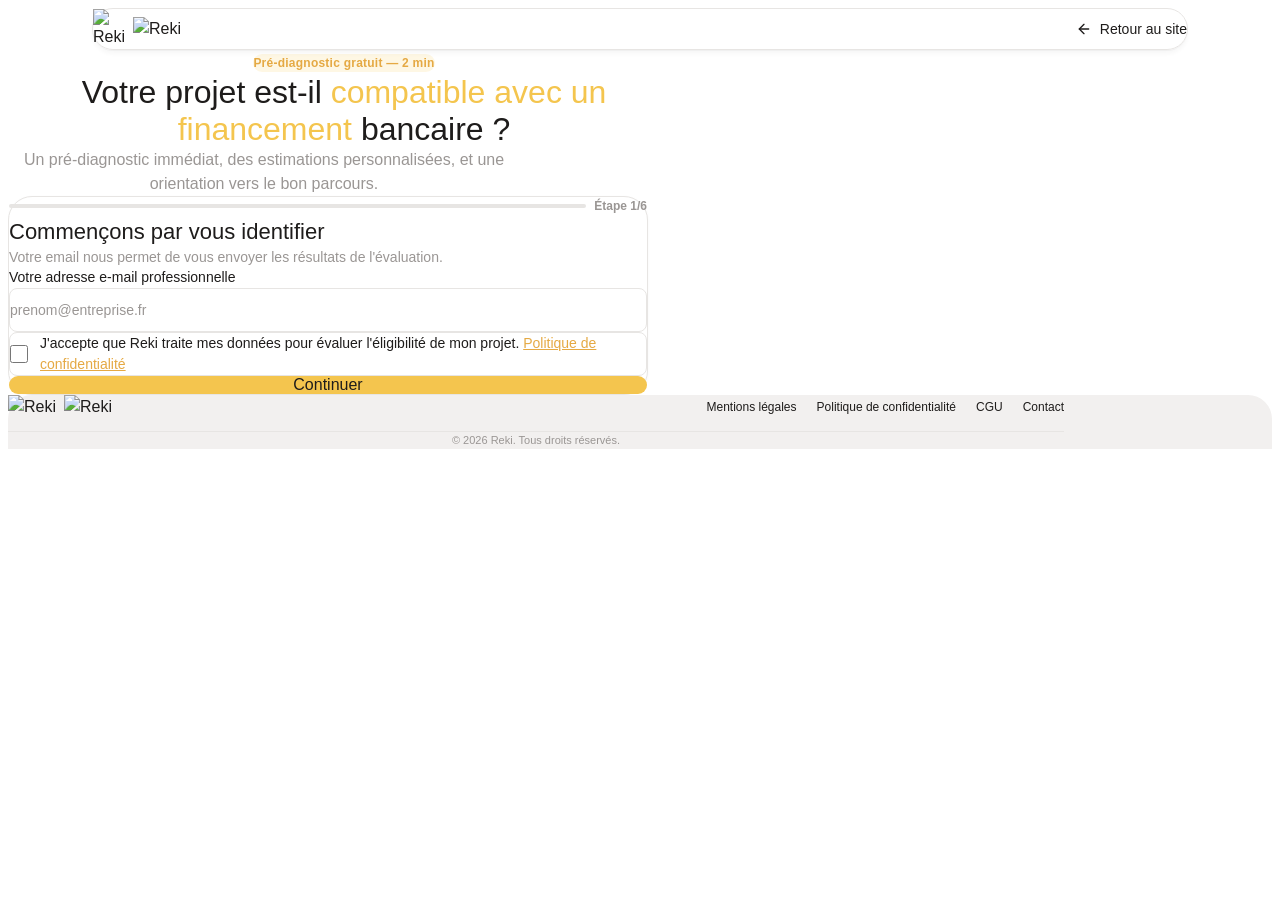
==== index.html @ d7cd37b1 "Deploy formulaire PretPro v1.0" ====
<!DOCTYPE html>
<html lang="fr">
<head>
  <meta charset="UTF-8">
  <meta name="viewport" content="width=device-width, initial-scale=1">
  <title>PretPro — Formulaire de préqualification</title>
  <link rel="stylesheet" href="form.css">
</head>
<body>
  <div id="pp-form"></div>
  <script src="form.js"></script>
</body>
</html>
---- form.css ----
/* =========================================================
   PretPro — Formulaire de prequalification (Webflow Embed)
   Tous les styles sont prefixes pp- et scopes a #pp-form
   ========================================================= */

/* Fonts */
@font-face { font-family:'Inter'; src:url('https://cdn.prod.website-files.com/66e83aa7dfde79e2181aec17/66e83aa7dfde79e2181aec2d_inter-regular-webfont.woff2') format('woff2'); font-weight:400; font-style:normal; font-display:swap; }
@font-face { font-family:'Inter'; src:url('https://cdn.prod.website-files.com/66e83aa7dfde79e2181aec17/66e83aa7dfde79e2181aec35_inter-medium-webfont.woff2') format('woff2'); font-weight:500; font-style:normal; font-display:swap; }
@font-face { font-family:'Inter'; src:url('https://cdn.prod.website-files.com/66e83aa7dfde79e2181aec17/695f69045fca01e15ba31a6c_Inter%20SemiBold.woff2') format('woff2'); font-weight:600; font-style:normal; font-display:swap; }
@font-face { font-family:'Inter'; src:url('https://cdn.prod.website-files.com/66e83aa7dfde79e2181aec17/695f69048d54a3d79062d279_Inter%20Bold.woff2') format('woff2'); font-weight:700; font-style:normal; font-display:swap; }
@font-face { font-family:'Aeonik'; src:url('https://cdn.prod.website-files.com/66e83aa7dfde79e2181aec17/66e83aa7dfde79e2181aec2e_aeonik-medium-webfont.woff2') format('woff2'); font-weight:500; font-style:normal; font-display:swap; }

/* CSS Variables — scoped to #pp-form */
#pp-form {
  --pp-yellow-900: #e5a943;
  --pp-yellow-800: #f4c54e;
  --pp-yellow-tag-bg: #f4c54e26;
  --pp-white: #ffffff;
  --pp-neutral-000: #faf9f8;
  --pp-neutral-100: #f2f0ef;
  --pp-neutral-200: #e7e5e3;
  --pp-neutral-500: #9a9694;
  --pp-neutral-900: #1e1c1b;
  --pp-focus-ring: #4d65ff;
  --pp-hover-gold: #c29116;
  --pp-success: #12b76a;
  --pp-warning: #f08c00;
  --pp-error: #e53e3e;
  --pp-font-primary: 'Inter', Arial, sans-serif;
  --pp-font-heading: 'Aeonik', sans-serif;
  --pp-radius-pill: 150px;
  --pp-radius-button: 60px;
  --pp-radius-card: 8px;
  --pp-radius-wrapper: 24px;
}

/* =========================================================
   RESET — scoped to #pp-form
   ========================================================= */
#pp-form, #pp-form *, #pp-form *::before, #pp-form *::after {
  box-sizing: border-box; margin: 0; padding: 0;
}
#pp-form {
  font-family: var(--pp-font-primary);
  font-size: 16px; font-weight: 400; line-height: 1.5;
  color: var(--pp-neutral-900); background: var(--pp-white);
  -webkit-font-smoothing: antialiased; -moz-osx-font-smoothing: grayscale;
  max-width: 100%; overflow: hidden;
}
#pp-form a { color: inherit; text-decoration: none; }
#pp-form img { max-width: 100%; height: auto; display: block; }
#pp-form *:focus-visible { outline: 2px solid var(--pp-focus-ring); outline-offset: 2px; }

/* =========================================================
   NAVBAR
   ========================================================= */
.pp-navbar { position: relative; display: flex; align-items: center; justify-content: center; padding: 0.75rem 1rem; }
.pp-navbar-inner { display: flex; align-items: center; justify-content: space-between; width: 100%; max-width: 68.5rem; padding: 0.5rem 1.5rem; border-radius: 50px; background: rgba(255,255,255,0.85); backdrop-filter: blur(12.5px); -webkit-backdrop-filter: blur(12.5px); border: 1px solid var(--pp-neutral-200); box-shadow: 0 4px 4px rgba(0,0,0,0.03), 0 1px 1px rgba(0,0,0,0.04); }
.pp-navbar-logo { display: flex; align-items: center; gap: 0.5rem; }
.pp-navbar-logo .pp-logo-icon { height: 32px; width: 32px; }
.pp-navbar-logo .pp-logo-text { height: 22px; }
.pp-navbar-back { display: inline-flex; align-items: center; gap: 0.5rem; font-size: 14px; font-weight: 500; color: var(--pp-neutral-500); transition: color 0.2s; }
.pp-navbar-back:hover { color: var(--pp-yellow-900); }
.pp-navbar-back svg { width: 16px; height: 16px; }

/* =========================================================
   HERO
   ========================================================= */
.pp-hero { padding: 2rem 0 1.5rem; background: var(--pp-white); }
.pp-hero-inner { max-width: 42rem; margin: 0 auto; padding: 0 1.5rem; text-align: center; }
.pp-hero-tag { display: inline-block; background: var(--pp-yellow-tag-bg); color: var(--pp-yellow-900); font-size: 12px; font-weight: 700; padding: 0.35rem 1rem; border-radius: var(--pp-radius-pill); margin-bottom: 1rem; letter-spacing: 0.02em; }
.pp-hero h1 { font-family: var(--pp-font-heading); font-size: clamp(24px, 5vw, 32px); font-weight: 500; line-height: 1.15; color: var(--pp-neutral-900); margin-bottom: 0.75rem; }
.pp-hero h1 .pp-brand-text { color: var(--pp-yellow-800); }
.pp-hero p { font-size: 16px; color: var(--pp-neutral-500); line-height: 1.5; max-width: 32rem; margin: 0 auto; }

/* =========================================================
   FORM CARD
   ========================================================= */
.pp-form-section { padding: 0.5rem 1.5rem 2rem; }
.pp-form-card { max-width: 40rem; margin: 0 auto; background: var(--pp-white); border: 1px solid var(--pp-neutral-200); border-radius: var(--pp-radius-wrapper); padding: 2rem 2rem; box-shadow: 0 1px 3px rgba(0,0,0,0.04); }

/* Progress */
.pp-progress { display: flex; align-items: center; gap: 0.5rem; margin-bottom: 1.5rem; }
.pp-progress-bar { flex: 1; height: 4px; background: var(--pp-neutral-200); border-radius: 4px; overflow: hidden; }
.pp-progress-fill { height: 100%; background: var(--pp-yellow-800); border-radius: 4px; transition: width 0.4s ease; width: 0%; }
.pp-progress-label { font-size: 12px; font-weight: 600; color: var(--pp-neutral-500); white-space: nowrap; }

/* Steps */
.pp-step { display: none; animation: pp-fadeInUp 0.35s ease; }
.pp-step.pp-active { display: block; }
@keyframes pp-fadeInUp { from { opacity: 0; transform: translateY(12px); } to { opacity: 1; transform: translateY(0); } }

.pp-step-title { font-family: var(--pp-font-heading); font-size: 22px; font-weight: 500; color: var(--pp-neutral-900); margin-bottom: 0.25rem; }
.pp-step-subtitle { font-size: 14px; color: var(--pp-neutral-500); margin-bottom: 1.25rem; line-height: 1.4; }

/* =========================================================
   FORM FIELDS
   ========================================================= */
.pp-field { margin-bottom: 1.1rem; }
.pp-field label { display: block; font-size: 14px; font-weight: 500; color: var(--pp-neutral-900); margin-bottom: 0.35rem; }
.pp-field .pp-hint { display: block; font-size: 12px; color: var(--pp-neutral-500); margin-bottom: 0.35rem; font-weight: 400; }
.pp-field input[type="text"], .pp-field input[type="email"], .pp-field input[type="number"], .pp-field input[type="tel"], .pp-field select, .pp-field textarea {
  width: 100%; height: 44px; padding: 0 1rem; font-family: var(--pp-font-primary); font-size: 14px; font-weight: 400;
  color: var(--pp-neutral-900); background: var(--pp-white); border: 1px solid var(--pp-neutral-200); border-radius: var(--pp-radius-card);
  transition: border-color 0.2s, box-shadow 0.2s; appearance: none; -webkit-appearance: none;
}
.pp-field select {
  background-image: url("data:image/svg+xml,%3Csvg xmlns='http://www.w3.org/2000/svg' width='12' height='8' viewBox='0 0 12 8'%3E%3Cpath d='M1 1l5 5 5-5' stroke='%239a9694' stroke-width='1.5' fill='none' stroke-linecap='round' stroke-linejoin='round'/%3E%3C/svg%3E");
  background-repeat: no-repeat; background-position: right 1rem center; padding-right: 2.5rem;
}
.pp-field textarea { height: auto; min-height: 80px; padding: 0.75rem 1rem; resize: vertical; }
.pp-field input::placeholder, .pp-field textarea::placeholder { color: var(--pp-neutral-500); }
.pp-field input:focus, .pp-field select:focus, .pp-field textarea:focus { border-color: var(--pp-yellow-800); box-shadow: 0 0 0 3px var(--pp-yellow-tag-bg); outline: none; }
.pp-field input.pp-error, .pp-field select.pp-error { border-color: var(--pp-error); }
.pp-field-error { font-size: 12px; color: var(--pp-error); margin-top: 0.25rem; display: none; }

/* Radio / Checkbox */
.pp-radio-group, .pp-checkbox-group { display: flex; flex-direction: column; gap: 0.4rem; }
.pp-radio-opt, .pp-checkbox-opt { display: flex; align-items: center; gap: 0.75rem; padding: 0.7rem 0.9rem; border: 1px solid var(--pp-neutral-200); border-radius: var(--pp-radius-card); cursor: pointer; transition: border-color 0.2s, background 0.2s; font-size: 14px; font-weight: 400; }
.pp-radio-opt:hover, .pp-checkbox-opt:hover { border-color: var(--pp-neutral-500); background: var(--pp-neutral-000); }
.pp-radio-opt.pp-selected, .pp-checkbox-opt.pp-selected { border-color: var(--pp-yellow-800); background: var(--pp-yellow-tag-bg); }
.pp-radio-opt input, .pp-checkbox-opt input { accent-color: var(--pp-yellow-900); width: 18px; height: 18px; flex-shrink: 0; }

/* Money wrapper */
.pp-money-wrap { position: relative; }
.pp-money-wrap input { padding-right: 2.5rem; }
.pp-money-wrap .pp-currency { position: absolute; right: 1rem; top: 50%; transform: translateY(-50%); font-size: 14px; font-weight: 500; color: var(--pp-neutral-500); pointer-events: none; }

/* =========================================================
   BUTTONS
   ========================================================= */
.pp-btn { display: inline-flex; align-items: center; justify-content: center; gap: 0.5rem; font-family: var(--pp-font-primary); font-weight: 500; font-size: 16px; border: none; cursor: pointer; transition: background 0.2s, color 0.2s, opacity 0.2s; text-decoration: none; }
.pp-btn-primary { background: var(--pp-yellow-800); color: var(--pp-neutral-900); border-radius: var(--pp-radius-button); padding: 0.875rem 2rem; width: 100%; }
.pp-btn-primary:hover { background: var(--pp-yellow-900); }
.pp-btn-primary:disabled { opacity: 0.5; cursor: not-allowed; }
.pp-btn-secondary { background: transparent; color: var(--pp-neutral-500); border-radius: var(--pp-radius-button); padding: 0.875rem 2rem; width: 100%; border: 1px solid var(--pp-neutral-200); }
.pp-btn-secondary:hover { color: var(--pp-yellow-900); border-color: var(--pp-yellow-800); }
.pp-btn-outline { background: transparent; color: var(--pp-yellow-900); border: 1px solid var(--pp-yellow-800); border-radius: var(--pp-radius-button); padding: 0.65rem 1.25rem; font-size: 14px; width: auto; }
.pp-btn-outline:hover { background: var(--pp-yellow-tag-bg); }
.pp-btn-row { display: flex; gap: 0.75rem; margin-top: 1.25rem; }
.pp-btn-row .pp-btn { flex: 1; }

/* =========================================================
   COMPANY CONFIRMATION
   ========================================================= */
.pp-company-confirm { background: var(--pp-neutral-000); border: 1px solid var(--pp-neutral-200); border-radius: var(--pp-radius-card); padding: 1rem 1.25rem; margin-bottom: 1.1rem; }
.pp-company-confirm .pp-company-name { font-weight: 600; color: var(--pp-neutral-900); }
.pp-company-confirm .pp-company-info { font-size: 12px; color: var(--pp-neutral-500); margin-top: 0.25rem; }

/* =========================================================
   VERDICT SCREENS
   ========================================================= */
.pp-verdict { text-align: center; padding: 1rem 0; }
.pp-verdict-icon { font-size: 48px; margin-bottom: 1rem; }
.pp-verdict h2 { font-family: var(--pp-font-heading); font-size: 22px; font-weight: 500; margin-bottom: 0.5rem; }
.pp-verdict p { font-size: 14px; color: var(--pp-neutral-500); line-height: 1.5; margin-bottom: 1rem; }
.pp-estimation-card { background: var(--pp-neutral-000); border: 1px solid var(--pp-neutral-200); border-radius: var(--pp-radius-card); padding: 1.25rem; margin: 1rem 0; text-align: left; }
.pp-estimation-row { display: flex; justify-content: space-between; align-items: center; padding: 0.35rem 0; font-size: 14px; }
.pp-estimation-row .pp-est-label { color: var(--pp-neutral-500); }
.pp-estimation-row .pp-est-value { font-weight: 600; color: var(--pp-neutral-900); }
.pp-reasons-box { text-align: left; margin: 0.75rem 0; padding: 0.75rem 1rem; background: var(--pp-neutral-000); border-radius: var(--pp-radius-card); }
.pp-reasons-box li { font-size: 14px; color: var(--pp-neutral-900); margin-bottom: 0.3rem; margin-left: 1.25rem; }

/* Score bar */
.pp-score-section { margin: 1rem 0; }
.pp-score-header { display: flex; justify-content: space-between; align-items: baseline; margin-bottom: 0.4rem; }
.pp-score-label { font-size: 14px; font-weight: 600; color: var(--pp-neutral-900); }
.pp-score-pct { font-family: var(--pp-font-heading); font-size: 28px; font-weight: 500; }
.pp-score-pct.pp-high { color: var(--pp-success); }
.pp-score-pct.pp-medium { color: var(--pp-yellow-900); }
.pp-score-pct.pp-low { color: var(--pp-error); }
.pp-score-bar-track { width: 100%; height: 8px; background: var(--pp-neutral-200); border-radius: 8px; overflow: hidden; }
.pp-score-bar-fill { height: 100%; border-radius: 8px; transition: width 0.6s ease; }
.pp-score-bar-fill.pp-high { background: var(--pp-success); }
.pp-score-bar-fill.pp-medium { background: var(--pp-yellow-800); }
.pp-score-bar-fill.pp-low { background: var(--pp-error); }

/* Metrics grid */
.pp-metric-grid { display: grid; grid-template-columns: 1fr 1fr; gap: 0.4rem; margin-top: 0.6rem; }
.pp-metric-item { background: var(--pp-neutral-000); border-radius: var(--pp-radius-card); padding: 0.5rem 0.6rem; text-align: center; }
.pp-metric-value { font-weight: 700; font-size: 16px; color: var(--pp-neutral-900); }
.pp-metric-label { font-size: 11px; color: var(--pp-neutral-500); margin-top: 0.1rem; }

/* =========================================================
   FOOTER
   ========================================================= */
.pp-footer { background: var(--pp-neutral-100); border-radius: var(--pp-radius-wrapper) var(--pp-radius-wrapper) 0 0; padding: 1.5rem; margin-top: 1.5rem; }
.pp-footer-inner { max-width: 66rem; margin: 0 auto; display: flex; align-items: center; justify-content: space-between; flex-wrap: wrap; gap: 0.75rem; }
.pp-footer-brand { display: flex; align-items: center; gap: 0.5rem; }
.pp-footer-brand img { height: 24px; }
.pp-footer-links { display: flex; gap: 1.25rem; flex-wrap: wrap; }
.pp-footer-links a { font-size: 12px; color: var(--pp-neutral-500); font-weight: 500; transition: color 0.2s; }
.pp-footer-links a:hover { color: var(--pp-yellow-900); }
.pp-footer-copy { width: 100%; text-align: center; font-size: 11px; color: var(--pp-neutral-500); margin-top: 0.5rem; padding-top: 0.5rem; border-top: 1px solid var(--pp-neutral-200); }

/* =========================================================
   RESPONSIVE
   ========================================================= */
@media (max-width: 640px) {
  .pp-hero-inner, .pp-form-section { padding-left: 1rem; padding-right: 1rem; }
  .pp-form-card { padding: 1.25rem; border-radius: 16px; }
  .pp-navbar-inner { padding: 0.4rem 1rem; }
  .pp-btn-row { flex-direction: column; }
  .pp-footer { padding: 1.25rem 1rem; }
  .pp-footer-inner { flex-direction: column; text-align: center; }
  .pp-footer-links { justify-content: center; }
}
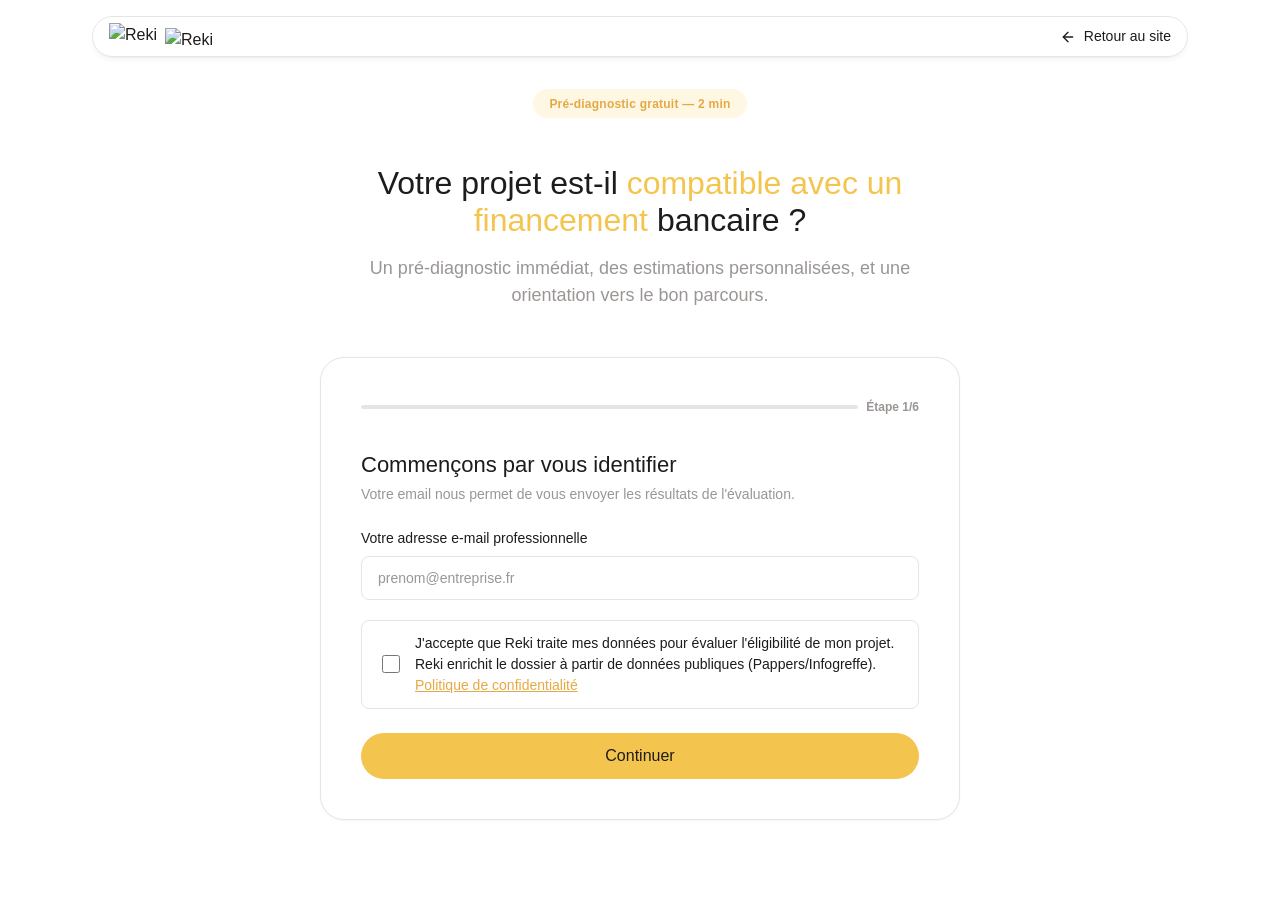
==== commit da9597a5: "fix: prevStep values + corrupted HTML tag + stray closing divs" ====
--- a/index.html
+++ b/index.html
@@ -1,13 +1,1218 @@
 <!DOCTYPE html>
 <html lang="fr">
 <head>
-  <meta charset="UTF-8">
-  <meta name="viewport" content="width=device-width, initial-scale=1">
-  <title>PretPro — Formulaire de préqualification</title>
-  <link rel="stylesheet" href="form.css">
+<meta charset="UTF-8">
+<meta name="viewport" content="width=device-width, initial-scale=1.0">
+<title>Reki — Évaluation d'éligibilité</title>
+<style>
+
+
+
+/* =========================================================
+   PretPro — Formulaire de prequalification (extracted from V1)
+   ========================================================= */
+
+@font-face { font-family:'Inter'; src:url('https://cdn.prod.website-files.com/66e83aa7dfde79e2181aec17/66e83aa7dfde79e2181aec2d_inter-regular-webfont.woff2') format('woff2'); font-weight:400; font-style:normal; font-display:swap; }
+    @font-face { font-family:'Inter'; src:url('https://cdn.prod.website-files.com/66e83aa7dfde79e2181aec17/66e83aa7dfde79e2181aec35_inter-medium-webfont.woff2') format('woff2'); font-weight:500; font-style:normal; font-display:swap; }
+    @font-face { font-family:'Inter'; src:url('https://cdn.prod.website-files.com/66e83aa7dfde79e2181aec17/695f69045fca01e15ba31a6c_Inter%20SemiBold.woff2') format('woff2'); font-weight:600; font-style:normal; font-display:swap; }
+    @font-face { font-family:'Inter'; src:url('https://cdn.prod.website-files.com/66e83aa7dfde79e2181aec17/695f69048d54a3d79062d279_Inter%20Bold.woff2') format('woff2'); font-weight:700; font-style:normal; font-display:swap; }
+    @font-face { font-family:'Aeonik'; src:url('https://cdn.prod.website-files.com/66e83aa7dfde79e2181aec17/66e83aa7dfde79e2181aec2e_aeonik-medium-webfont.woff2') format('woff2'); font-weight:500; font-style:normal; font-display:swap; }
+
+/* === Reset defensif scope #pp-form === */
+#pp-form { box-sizing: border-box; margin: 0; padding: 0; }
+#pp-form *, #pp-form *::before, #pp-form *::after { box-sizing: border-box; }
+#pp-form img { max-width: 100%; height: auto; display: block; }
+#pp-form a { color: inherit; text-decoration: none; }
+#pp-form *:focus-visible { outline: 2px solid var(--focus-ring); outline-offset: 2px; }
+
+/* === Styles extraits de la V1 (classes renommees pp-*) === */
+#pp-form {
+      --brand-yellow-900: #e5a943; --brand-yellow-800: #f4c54e; --brand-yellow-light: #ffffff59; --brand-yellow-tag-bg: #f4c54e26;
+      --white: #ffffff; --neural-000: #faf9f8; --neural-100: #f2f0ef; --neural-200: #e7e5e3; --neural-500: #9a9694; --neural-900: #1e1c1b;
+      --focus-ring: #4d65ff; --hover-gold: #c29116; --success: #12b76a; --warning: #f08c00; --error: #e53e3e;
+      --font-primary: 'Inter', Arial, sans-serif; --font-heading: 'Aeonik', sans-serif;
+      --fs-h3: 32px; --fs-l: 18px; --fs-m: 16px; --fs-s: 14px; --fs-xs: 12px;
+      --radius-pill: 150px; --radius-button: 60px; --radius-card: 8px; --radius-wrapper: 24px;
+    }
+    #pp-form, #pp-form *, #pp-form *::before, #pp-form *::after { box-sizing: border-box; }
+    #pp-form { font-family: var(--font-primary); font-size: var(--fs-m); font-weight: 400; line-height: 1.5; color: var(--neural-900); background-color: var(--white); -webkit-font-smoothing: antialiased; }
+    #pp-form a { color: inherit; text-decoration: none; }
+    #pp-form img { max-width: 100%; height: auto; display: block; }
+    *[tabindex]:focus-visible, input:focus-visible, select:focus-visible, textarea:focus-visible, button:focus-visible { outline: 2px solid var(--focus-ring); outline-offset: 2px; }
+
+    .navbar { position: relative; top: 0; left: 0; right: 0; z-index: 99999; display: flex; align-items: center; justify-content: center; padding: 0.5rem 0.75rem; }
+    .navbar-inner { display: flex; align-items: center; justify-content: space-between; width: 100%; max-width: 68.5rem; padding: 0.35rem 1rem; border-radius: 50px; background-color: rgba(255,255,255,0.85); backdrop-filter: blur(12.5px); -webkit-backdrop-filter: blur(12.5px); border: 1px solid var(--neural-200); box-shadow: 0 4px 4px rgba(0,0,0,0.03), 0 1px 1px rgba(0,0,0,0.04); }
+    .navbar-logo { display: flex; align-items: center; gap: 8px; height: 28px; }
+    #pp-form .navbar-logo .logo-icon { height: 100%; width: auto; display: block; }
+    #pp-form .navbar-logo .logo-text { height: 18px; width: auto; display: block; }
+    .navbar-back { display: inline-flex; align-items: center; gap: 0.5rem; font-size: var(--fs-s); font-weight: 500; color: var(--neural-500); transition: color 0.2s; }
+    .navbar-back:hover { color: var(--brand-yellow-900); }
+    .navbar-back svg { width: 16px; height: 16px; }
+
+    .hero { padding-top: 1.5rem; padding-bottom: 2rem; background-color: var(--white); }
+    .hero-inner { max-width: 42rem; margin: 0 auto; padding: 0 2.5rem; text-align: center; }
+    .hero-tag { display: inline-block; background-color: var(--brand-yellow-tag-bg); color: var(--brand-yellow-900); font-size: var(--fs-xs); font-weight: 700; padding: 0.35rem 1rem; border-radius: var(--radius-pill); margin-bottom: 1.25rem; letter-spacing: 0.02em; }
+    .hero h1 { font-family: var(--font-heading); font-size: clamp(28px, 5vw, var(--fs-h3)); font-weight: 500; line-height: 1.15; color: var(--neural-900); margin-bottom: 1rem; }
+    .hero h1 .brand-text { color: var(--brand-yellow-800); }
+    .hero p { font-size: var(--fs-l); color: var(--neural-500); font-weight: 400; line-height: 1.5; max-width: 36rem; margin: 0 auto; }
+
+    .form-section { padding: 1rem 2.5rem 4rem; }
+    .form-card { max-width: 40rem; margin: 0 auto; background: var(--white); border: 1px solid var(--neural-200); border-radius: var(--radius-wrapper); padding: 2.5rem; box-shadow: 0 1px 3px rgba(0,0,0,0.04); }
+
+    .progress { display: flex; align-items: center; gap: 0.5rem; margin-bottom: 2rem; }
+    .progress-bar { flex: 1; height: 4px; background: var(--neural-200); border-radius: 4px; overflow: hidden; }
+    .progress-fill { height: 100%; background: var(--brand-yellow-800); border-radius: 4px; transition: width 0.4s ease; width: 0%; }
+    .progress-label { font-size: var(--fs-xs); font-weight: 600; color: var(--neural-500); white-space: nowrap; }
+
+    .step { display: none; animation: fadeInUp 0.35s ease; }
+    .step.active { display: block; }
+    @keyframes fadeInUp { from { opacity: 0; transform: translateY(12px); } to { opacity: 1; transform: translateY(0); } }
+
+    .step-title { font-family: var(--font-heading); font-size: 22px; font-weight: 500; color: var(--neural-900); margin-bottom: 0.25rem; }
+    .step-subtitle { font-size: var(--fs-s); color: var(--neural-500); margin-bottom: 1.5rem; line-height: 1.4; }
+
+    .field-group { margin-bottom: 1.25rem; }
+    .field-group label { display: block; font-size: var(--fs-s); font-weight: 500; color: var(--neural-900); margin-bottom: 0.4rem; }
+    .field-group .hint { display: block; font-size: var(--fs-xs); color: var(--neural-500); margin-bottom: 0.4rem; font-weight: 400; }
+    .field-group input[type="text"], .field-group input[type="email"], .field-group input[type="number"], .field-group input[type="tel"], .field-group select, .field-group textare#pp-form a { width: 100%; height: 44px; padding: 0 1rem; font-family: var(--font-primary); font-size: var(--fs-s); font-weight: 400; color: var(--neural-900); background: var(--white); border: 1px solid var(--neural-200); border-radius: var(--radius-card); transition: border-color 0.2s, box-shadow 0.2s; appearance: none; -webkit-appearance: none; }
+    .field-group select { background-image: url("data:image/svg+xml,%3Csvg xmlns='http://www.w3.org/2000/svg' width='12' height='8' viewBox='0 0 12 8'%3E%3Cpath d='M1 1l5 5 5-5' stroke='%239a9694' stroke-width='1.5' fill='none' stroke-linecap='round' stroke-linejoin='round'/%3E%3C/svg%3E"); background-repeat: no-repeat; background-position: right 1rem center; padding-right: 2.5rem; }
+    .field-group textare#pp-form a { height: auto; min-height: 80px; padding: 0.75rem 1rem; resize: vertical; }
+    .field-group input::placeholder, .field-group textarea::placeholder { color: var(--neural-500); }
+    .field-group input:focus, .field-group select:focus, .field-group textarea:focus { border-color: var(--brand-yellow-800); box-shadow: 0 0 0 3px var(--brand-yellow-tag-bg); outline: none; }
+    .field-group input.error, .field-group select.error { border-color: var(--error); }
+    .field-error { font-size: var(--fs-xs); color: var(--error); margin-top: 0.25rem; display: none; }
+
+    .radio-group, .checkbox-group { display: flex; flex-direction: column; gap: 0.5rem; }
+    .radio-option, .checkbox-option { display: flex; align-items: center; gap: 0.75rem; padding: 0.75rem 1rem; border: 1px solid var(--neural-200); border-radius: var(--radius-card); cursor: pointer; transition: border-color 0.2s, background-color 0.2s; font-size: var(--fs-s); font-weight: 400; }
+    .radio-option:hover, .checkbox-option:hover { border-color: var(--neural-500); background-color: var(--neural-000); }
+    .radio-option.selected, .checkbox-option.selected { border-color: var(--brand-yellow-800); background-color: var(--brand-yellow-tag-bg); }
+    .radio-option input, .checkbox-option input { accent-color: var(--brand-yellow-900); width: 18px; height: 18px; flex-shrink: 0; }
+
+    .money-wrapper { position: relative; }
+    .money-wrapper input { padding-right: 2.5rem; }
+    .money-wrapper .currency { position: absolute; right: 1rem; top: 50%; transform: translateY(-50%); font-size: var(--fs-s); font-weight: 500; color: var(--neural-500); pointer-events: none; }
+
+    .btn { display: inline-flex; align-items: center; justify-content: center; gap: 0.5rem; font-family: var(--font-primary); font-weight: 500; font-size: var(--fs-m); border: none; cursor: pointer; transition: background-color 0.2s, color 0.2s, opacity 0.2s; text-decoration: none; }
+    .btn-primary { background-color: var(--brand-yellow-800); color: var(--neural-900); border-radius: var(--radius-button); padding: 0.875rem 2rem; width: 100%; }
+    .btn-primary:hover { background-color: var(--brand-yellow-900); }
+    .btn-primary:disabled { opacity: 0.5; cursor: not-allowed; }
+    .btn-secondary { background: transparent; color: var(--neural-500); border-radius: var(--radius-button); padding: 0.875rem 2rem; width: 100%; border: 1px solid var(--neural-200); }
+    .btn-secondary:hover { color: var(--brand-yellow-900); border-color: var(--brand-yellow-800); }
+    .btn-outline { background: transparent; color: var(--brand-yellow-900); border: 1px solid var(--brand-yellow-800); border-radius: var(--radius-button); padding: 0.75rem 1.5rem; }
+    .btn-outline:hover { background: var(--brand-yellow-tag-bg); }
+
+    .btn-row { display: flex; gap: 0.75rem; margin-top: 1.5rem; }
+    .btn-row .btn { flex: 1; }
+
+    .company-confirm { background: var(--neural-000); border: 1px solid var(--neural-200); border-radius: var(--radius-card); padding: 1rem 1.25rem; margin-bottom: 1.25rem; }
+    .company-confirm .company-name { font-weight: 600; color: var(--neural-900); }
+    .company-confirm .company-info { font-size: var(--fs-xs); color: var(--neural-500); margin-top: 0.25rem; }
+
+    #pp-form .verdict { text-align: center; padding: 1rem 0; }
+    #pp-form .verdict-icon { font-size: 48px; margin-bottom: 1rem; }
+    #pp-form .verdict h2 { font-family: var(--font-heading); font-size: 22px; font-weight: 500; margin-bottom: 0.5rem; }
+    #pp-form .verdict p { font-size: var(--fs-s); color: var(--neural-500); line-height: 1.5; margin-bottom: 1rem; }
+    #pp-form .verdict .estimation-card { background: var(--neural-000); border: 1px solid var(--neural-200); border-radius: var(--radius-card); padding: 1.25rem; margin: 1.25rem 0; text-align: left; }
+    #pp-form .verdict .estimation-card h3 { font-size: var(--fs-s); font-weight: 600; margin-bottom: 0.75rem; color: var(--neural-900); }
+    #pp-form .verdict .estimation-row { display: flex; justify-content: space-between; align-items: center; padding: 0.4rem 0; font-size: var(--fs-s); }
+    #pp-form .verdict .estimation-row .est-label { color: var(--neural-500); }
+    #pp-form .verdict .estimation-row .est-value { font-weight: 600; color: var(--neural-900); }
+    #pp-form .verdict .reasons-box { text-align: left; margin: 1rem 0; padding: 1rem; background: var(--neural-000); border-radius: var(--radius-card); }
+    #pp-form .verdict .reasons-box li { font-size: var(--fs-s); color: var(--neural-900); margin-bottom: 0.35rem; margin-left: 1.25rem; }
+
+    /* Score bar */
+    #pp-form .score-section { margin: 1.25rem 0; }
+    #pp-form .score-header { display: flex; justify-content: space-between; align-items: baseline; margin-bottom: 0.5rem; }
+    #pp-form .score-label { font-size: var(--fs-s); font-weight: 600; color: var(--neural-900); }
+    #pp-form .score-pct { font-family: var(--font-heading); font-size: 28px; font-weight: 500; }
+    #pp-form .score-pct.high { color: var(--success); } #pp-form .score-pct.medium { color: var(--brand-yellow-900); } #pp-form .score-pct.low { color: var(--error); }
+    #pp-form .score-bar-track { width: 100%; height: 8px; background: var(--neural-200); border-radius: 8px; overflow: hidden; }
+    #pp-form .score-bar-fill { height: 100%; border-radius: 8px; transition: width 0.6s ease; }
+    #pp-form .score-bar-fill.high { background: var(--success); } #pp-form .score-bar-fill.medium { background: var(--brand-yellow-800); } #pp-form .score-bar-fill.low { background: var(--error); }
+
+    #pp-form .metric-grid { display: grid; grid-template-columns: 1fr 1fr; gap: 0.5rem; margin-top: 0.75rem; }
+    #pp-form .metric-item { background: var(--neural-000); border-radius: var(--radius-card); padding: 0.6rem 0.75rem; text-align: center; }
+    #pp-form .metric-item .metric-value { font-weight: 700; font-size: var(--fs-l); color: var(--neural-900); }
+    #pp-form .metric-item .metric-label { font-size: var(--fs-xs); color: var(--neural-500); margin-top: 0.1rem; }
+
+    .footer { background-color: var(--neural-100); border-radius: var(--radius-wrapper) var(--radius-wrapper) 0 0; padding: 2rem 2.5rem; margin-top: 2rem; }
+    .footer-inner { max-width: 66rem; margin: 0 auto; display: flex; align-items: center; justify-content: space-between; flex-wrap: wrap; gap: 1rem; }
+    .footer-brand { display: flex; align-items: center; gap: 0.5rem; }
+    .footer-brand #pp-form img { height: 28px; }
+    .footer-links { display: flex; gap: 1.5rem; flex-wrap: wrap; }
+    .footer-links #pp-form a { font-size: var(--fs-xs); color: var(--neural-500); font-weight: 500; transition: color 0.2s; }
+    .footer-links a:hover { color: var(--brand-yellow-900); }
+    .footer-copy { width: 100%; text-align: center; font-size: var(--fs-xs); color: var(--neural-500); margin-top: 0.75rem; padding-top: 0.75rem; border-top: 1px solid var(--neural-200); }
+
+    @media (max-width: 640px) {
+      .hero { padding-top: 1rem; }
+      .hero-inner, .form-section { padding-left: 1.25rem; padding-right: 1.25rem; }
+      .form-card { padding: 1.5rem; border-radius: 16px; }
+      .navbar-inner { padding: 0.3rem 0.75rem; }
+      .btn-row { flex-direction: column; }
+      .footer { padding: 1.5rem 1.25rem; }
+      .footer-inner { flex-direction: column; text-align: center; }
+      .footer-links { justify-content: center; }
+    }
+
+
+
+</style>
 </head>
 <body>
-  <div id="pp-form"></div>
-  <script src="form.js"></script>
+<div class="form-wrapper">
+  <div class="form-container" id="pp-form">
+<nav class="navbar">    <div class="navbar-inner">      <a href="https://www.reki.eu" class="navbar-logo" aria-label="Reki">
+        <img src="https://cdn.prod.website-files.com/66e83aa7dfde79e2181aec17/67f643c671467ca4c3c34118_LOGO_WEBCLIP.png" alt="Reki" class="logo-icon">
+        <img src="https://cdn.prod.website-files.com/66e83aa7dfde79e2181aec17/67f64110b3be61bad2bbe5b1_TEXT@2x.svg" alt="Reki" class="logo-text">
+      </a>
+      <a href="https://www.reki.eu" class="navbar-back">
+        <svg xmlns="http://www.w3.org/2000/svg" viewBox="0 0 24 24" fill="none" stroke="currentColor" stroke-width="2" stroke-linecap="round" stroke-linejoin="round"><line x1="19" y1="12" x2="5" y2="12"/><polyline points="12 19 5 12 12 5"/></svg>
+        Retour au site
+      </a>
+    </div>
+  </nav>
+
+  <section class="hero">
+    <div class="hero-inner">
+      <span class="hero-tag">Pré-diagnostic gratuit — 2 min</span>
+      <h1>Votre projet est-il <span class="brand-text">compatible avec un financement</span> bancaire ?</h1>
+      <p>Un pré-diagnostic immédiat, des estimations personnalisées, et une orientation vers le bon parcours.</p>
+    </div>
+  </section>
+
+  <section class="form-section">
+    <div class="form-card">
+      <div class="progress">
+        <div class="progress-bar"><div class="progress-fill" id="progressFill"></div></div>
+        <span class="progress-label" id="progressLabel">Étape 1/6</span>
+      </div>
+
+      <form id="rekiForm" novalidate>
+
+        <!-- ===== ÉTAPE 1 — Identification ===== -->
+        <div class="step active" data-step="1">
+          <div class="step-title">Commençons par vous identifier</div>
+          <div class="step-subtitle">Votre email nous permet de vous envoyer les résultats de l'évaluation.</div>
+          <div class="field-group">
+            <label for="email">Votre adresse e-mail professionnelle</label>
+            <input type="email" id="email" name="email" placeholder="prenom@entreprise.fr" required>
+            <div class="field-error" id="email-error">Veuillez entrer une adresse email valide.</div>
+          </div>
+          <div class="field-group">
+            <div class="checkbox-option" id="rgpd-wrap">
+              <input type="checkbox" id="rgpd_consent" name="rgpd_consent" required>
+              <label for="rgpd_consent" style="margin-bottom:0; font-weight:400; cursor:pointer;">
+                J'accepte que Reki traite mes données pour évaluer l'éligibilité de mon projet. Reki enrichit le dossier à partir de données publiques (Pappers/Infogreffe).
+                <a href="https://www.reki.eu/politique-de-confidentialite" target="_blank" style="color:var(--brand-yellow-900); text-decoration:underline;">Politique de confidentialité</a>
+              </label>
+            </div>
+            <div class="field-error" id="rgpd-error">Vous devez accepter pour continuer.</div>
+          </div>
+          <div class="btn-row">
+            <button type="button" class="btn btn-primary" onclick="nextStep(1)">Continuer</button>
+          </div>
+        </div>
+
+        <!-- ===== ÉTAPE 2 — Entreprise ===== -->
+        <div class="step" data-step="2">
+          <div class="step-title">Votre entreprise</div>
+          <div class="step-subtitle">Entrez votre SIREN. Si vous n'avez pas encore d'entreprise, laissez le champ vide.</div>
+
+          <!-- Mode SIREN -->
+          <div id="siren-mode">
+            <div class="field-group">
+              <label for="siren">Numéro SIREN de votre entreprise</label>
+              <span class="hint">9 chiffres — nous préremplirons les informations publiques</span>
+              <input type="text" id="siren" name="siren" placeholder="ex : 123 456 789" maxlength="9" autocomplete="off" inputmode="numeric" pattern="[0-9]{9}">
+            </div>
+            <div class="field-group" style="margin-top:-0.25rem;">
+              <button type="button" class="btn btn-outline" onclick="setCreationMode()" style="width:auto; font-size:var(--fs-s);">
+                Mon entreprise est en cours de création
+              </button>
+            </div>
+            <!-- Bloc confirmation SIREN (masqué par défaut) -->
+            <div id="siren-confirm" style="display:none;" class="company-confirm">
+              <div class="company-name" id="siren-name">—</div>
+              <div class="company-info" id="siren-info">—</div>
+              <div style="margin-top:0.75rem; display:flex; gap:0.5rem;">
+                <button type="button" class="btn btn-outline" onclick="confirmSiren()" style="font-size:var(--fs-s); flex:1;">Oui, c'est mon entreprise</button>
+                <button type="button" class="btn btn-secondary" onclick="resetSiren()" style="font-size:var(--fs-s); flex:1;">Non, modifier le SIREN</button>
+              </div>
+            </div>
+          </div>
+
+          <!-- Mode CRÉATION (masqué par défaut) -->
+          <div id="creation-mode" style="display:none;">
+            <div class="company-confirm">
+              <div class="company-name">Entreprise en création</div>
+              <div class="company-info">Parcours adapté aux porteurs de projet sans entreprise encore immatriculée.</div>
+            </div>
+            <div class="field-group">
+              <label for="creation_secteur">Dans quel secteur allez-vous exercer ?</label>
+              <select id="creation_secteur" name="creation_secteur">
+                <option value="" disabled selected>Choisir un secteur</option>
+                <option value="restauration">Restauration</option>
+                <option value="commerce">Commerce de détail</option>
+                <option value="services">Services aux entreprises</option>
+                <option value="btp">BTP — Construction</option>
+                <option value="sante">Santé — Bien-être</option>
+                <option value="artisanat">Artisanat</option>
+                <option value="franchise">Franchise</option>
+                <option value="tech">Tech — Digital</option>
+                <option value="autre">Autre</option>
+              </select>
+            </div>
+            <div class="field-group">
+              <label for="creation_experience">Avez-vous de l'expérience dans ce secteur ?</label>
+              <select id="creation_experience" name="creation_experience">
+                <option value="" disabled selected>Choisir</option>
+                <option value="5+">Oui, plus de 5 ans</option>
+                <option value="2-5">Oui, 2 à 5 ans</option>
+                <option value="1-2">Oui, 1 à 2 ans</option>
+                <option value="associe">Non, mais un associé expérimenté rejoint le projet</option>
+                <option value="non">Non</option>
+              </select>
+            </div>
+            <div class="field-group">
+              <label for="creation_apport_pct">Quel pourcentage d'apport personnel pouvez-vous mobiliser ?</label>
+              <div class="radio-group">
+                <label class="radio-option"><input type="radio" name="creation_apport_pct" value="<10%"> Moins de 10 %</label>
+                <label class="radio-option"><input type="radio" name="creation_apport_pct" value="10-20%"> 10 – 20 %</label>
+                <label class="radio-option"><input type="radio" name="creation_apport_pct" value="20-30%"> 20 – 30 %</label>
+                <label class="radio-option"><input type="radio" name="creation_apport_pct" value=">30%"> Plus de 30 %</label>
+              </div>
+            </div>
+            <div class="field-group">
+              <label for="creation_preuves">Quelles preuves concrètes avez-vous déjà obtenues ?</label>
+              <span class="hint">Cochez tout ce qui s'applique</span>
+              <div class="checkbox-group" id="creation-preuves-group">
+                <label class="checkbox-option"><input type="checkbox" name="creation_preuves" value="contrats"> Contrats ou commandes signés</label>
+                <label class="checkbox-option"><input type="checkbox" name="creation_preuves" value="lettres"> Lettres d'intention</label>
+                <label class="checkbox-option"><input type="checkbox" name="creation_preuves" value="ca_deja"> Chiffre d'affaires déjà réalisé</label>
+                <label class="checkbox-option"><input type="checkbox" name="creation_preuves" value="franchise_reseau"> Franchise ou réseau existant</label>
+                <label class="checkbox-option"><input type="checkbox" name="creation_preuves" value="devis"> Devis fournisseurs</label>
+                <label class="checkbox-option"><input type="checkbox" name="creation_preuves" value="etude"> Étude de marché seulement</label>
+                <label class="checkbox-option"><input type="checkbox" name="creation_preuves" value="aucune"> Aucune preuve à ce stade</label>
+              </div>
+            </div>
+          </div>
+
+          <div class="btn-row">
+            <button type="button" class="btn btn-secondary" onclick="prevStep(2)">Retour</button>
+            <button type="button" class="btn btn-primary" onclick="nextStep(2)">Continuer</button>
+          </div>
+        </div>
+
+        <!-- ===== ÉTAPE 3 — Projet ===== -->
+        <div class="step" data-step="3">
+          <div class="step-title">Votre projet de financement</div>
+          <div class="step-subtitle">Décrivez votre besoin pour que nous puissions évaluer sa compatibilité.</div>
+
+          <div class="field-group">
+            <label for="project_type">Quel projet souhaitez-vous financer ?</label>
+            <select id="project_type" name="project_type" onchange="updateProjectHints()">
+              <option value="" disabled selected>Choisir un type de projet</option>
+              <option value="creation">Créer une entreprise</option>
+              <option value="developpement">Développer une entreprise existante</option>
+              <option value="equipement">Acheter du matériel ou des véhicules</option>
+              <option value="travaux">Réaliser des travaux ou aménagements</option>
+              <option value="immobilier">Acheter des locaux professionnels</option>
+              <option value="reprise">Reprendre une entreprise ou un fonds de commerce</option>
+              <option value="bfr">Financer le besoin en fonds de roulement</option>
+              <option value="tresorerie">Besoin de trésorerie ponctuel</option>
+              <option value="refinancement">Refinancer des dettes existantes</option>
+              <option value="autre">Autre projet</option>
+            </select>
+          </div>
+
+          <div class="field-group">
+            <label for="requested_amount">Quel montant souhaitez-vous emprunter ?</label>
+            <div class="money-wrapper">
+              <input type="number" id="requested_amount" name="requested_amount" placeholder="ex : 150 000" min="10000" required>
+              <span class="currency">€</span>
+            </div>
+            <span class="hint">Montant recherché entre 25 000 € et 2 000 000 €</span>
+          </div>
+
+          <div class="field-group">
+            <label for="total_cost">Quel est le coût total de votre projet ?</label>
+            <span class="hint">Incluez investissements, travaux, frais, stocks et besoin de trésorerie initial</span>
+            <div class="money-wrapper">
+              <input type="number" id="total_cost" name="total_cost" placeholder="ex : 200 000" min="0">
+              <span class="currency">€</span>
+            </div>
+          </div>
+
+          <div class="btn-row">
+            <button type="button" class="btn btn-secondary" onclick="prevStep(3)">Retour</button>
+            <button type="button" class="btn btn-primary" onclick="nextStep(3)">Continuer</button>
+          </div>
+        </div>
+
+        <!-- ===== ÉTAPE 4 — Financement ===== -->
+        <div class="step" data-step="4">
+          <div class="step-title">Votre plan de financement</div>
+          <div class="step-subtitle">L'apport personnel est un élément clé pour les partenaires bancaires.</div>
+
+          <div class="field-group">
+            <label for="available_contribution">Quel montant apportez-vous au projet ?</label>
+            <span class="hint">Capital, compte courant d'associé, épargne investie, prêt d'honneur ou subvention accordée</span>
+            <div class="money-wrapper">
+              <input type="number" id="available_contribution" name="available_contribution" placeholder="ex : 50 000" min="0">
+              <span class="currency">€</span>
+            </div>
+          </div>
+
+          <div class="field-group" id="contribution-source-field">
+            <label>Quelle est l'origine principale de cet apport ?</label>
+            <select id="contribution_source" name="contribution_source">
+              <option value="" disabled selected>Choisir</option>
+              <option value="capital">Capital / Fonds propres</option>
+              <option value="cca">Compte courant d'associé</option>
+              <option value="epargne">Épargne personnelle</option>
+              <option value="investisseur">Investisseur</option>
+              <option value="pret_honneur">Prêt d'honneur</option>
+              <option value="subvention">Subvention accordée</option>
+              <option value="credit_vendeur">Crédit-vendeur</option>
+              <option value="autre_confirme">Autre financement confirmé</option>
+            </select>
+          </div>
+
+          <div class="field-group">
+            <label for="funds_needed">Quand avez-vous besoin des fonds ?</label>
+            <select id="funds_needed" name="funds_needed">
+              <option value="" disabled selected>Choisir une échéance</option>
+              <option value="15j">Moins de 15 jours</option>
+              <option value="1m">Entre 15 jours et 1 mois</option>
+              <option value="3m">Entre 1 et 3 mois</option>
+              <option value="6m">Entre 3 et 6 mois</option>
+              <option value="6m+">Plus de 6 mois</option>
+              <option value="indetermine">Pas de date précise</option>
+            </select>
+          </div>
+
+          <div class="btn-row">
+            <button type="button" class="btn btn-secondary" onclick="prevStep(4)">Retour</button>
+            <button type="button" class="btn btn-primary" onclick="nextStep(4)">Continuer</button>
+          </div>
+        </div>
+
+        <!-- ===== ÉTAPE 5 — Activité financière ===== -->
+        <div class="step" data-step="5">
+          <div class="step-title">Votre activité financière</div>
+          <div class="step-subtitle">Ces données permettent d'évaluer la capacité de remboursement. Répondez au mieux.</div>
+
+          <div class="field-group" id="revenue-field">
+            <label for="revenue_ttm">Quel est votre chiffre d'affaires sur les 12 derniers mois ?</label>
+            <div class="money-wrapper">
+              <input type="number" id="revenue_ttm" name="revenue_ttm" placeholder="ex : 500 000" min="0">
+              <span class="currency">€</span>
+            </div>
+          </div>
+
+          <div class="field-group" id="revenue-trend-field">
+            <label>Comment votre chiffre d'affaires évolue-t-il par rapport à l'année précédente ?</label>
+            <div class="radio-group">
+              <label class="radio-option"><input type="radio" name="revenue_trend" value="hausse_forte"> Hausse de plus de 20 %</label>
+              <label class="radio-option"><input type="radio" name="revenue_trend" value="hausse_moderee"> Hausse de 5 à 20 %</label>
+              <label class="radio-option"><input type="radio" name="revenue_trend" value="stable"> Stable (−5 % à +5 %)</label>
+              <label class="radio-option"><input type="radio" name="revenue_trend" value="baisse_moderee"> Baisse de 5 à 20 %</label>
+              <label class="radio-option"><input type="radio" name="revenue_trend" value="baisse_forte"> Baisse de plus de 20 %</label>
+              <label class="radio-option"><input type="radio" name="revenue_trend" value="nsp"> Je ne sais pas / Trop récent</label>
+            </div>
+          </div>
+
+          <div class="field-group" id="cashgen-field">
+            <label for="annual_cash_generation">Quel montant votre activité génère-t-elle chaque année avant remboursement d'emprunts ?</label>
+            <span class="hint">Vous pouvez indiquer votre EBE, CAF ou capacité d'autofinancement. En cas de doute, laissez vide.</span>
+            <div class="money-wrapper">
+              <input type="number" id="annual_cash_generation" name="annual_cash_generation" placeholder="ex : 80 000 (ou laisser vide)">
+              <span class="currency">€</span>
+            </div>
+            <div style="margin-top:0.5rem;">
+              <label class="checkbox-option"><input type="checkbox" id="cashgen_nsp" name="cashgen_nsp"> Je ne connais pas ce montant</label>
+            </div>
+          </div>
+
+          <div class="field-group" id="debt-field">
+            <label for="existing_debt_service">Combien votre entreprise rembourse-t-elle déjà chaque année ?</label>
+            <span class="hint">Emprunts bancaires, crédits-bails, locations financières. Incluez capital + intérêts.</span>
+            <div class="money-wrapper">
+              <input type="number" id="existing_debt_service" name="existing_debt_service" placeholder="ex : 30 000 (ou 0)" min="0">
+              <span class="currency">€</span>
+            </div>
+          </div>
+
+          <div class="btn-row">
+            <button type="button" class="btn btn-secondary" onclick="prevStep(5)">Retour</button>
+            <button type="button" class="btn btn-primary" onclick="nextStep(5)">Continuer</button>
+          </div>
+        </div>
+
+        <!-- ===== ÉTAPE 6 — Situation & incidents ===== -->
+        <div class="step" data-step="6">
+          <div class="step-title">Votre situation actuelle</div>
+          <div class="step-subtitle">Dernières vérifications. Ces éléments sont déterminants pour l'analyse.</div>
+
+          <div class="field-group" id="cashpos-field">
+            <label>Quelle est votre situation de trésorerie actuelle ?</label>
+            <div class="radio-group">
+              <label class="radio-option"><input type="radio" name="cash_position" value="positive"> Trésorerie positive, sans découvert</label>
+              <label class="radio-option"><input type="radio" name="cash_position" value="faible"> Trésorerie positive mais faible</label>
+              <label class="radio-option"><input type="radio" name="cash_position" value="decouvert_ponctuel"> Découvert utilisé ponctuellement</label>
+              <label class="radio-option"><input type="radio" name="cash_position" value="decouvert_perm"> Découvert utilisé presque en permanence</label>
+              <label class="radio-option"><input type="radio" name="cash_position" value="depassements"> Dépassements ou rejets réguliers</label>
+              <label class="radio-option"><input type="radio" name="cash_position" value="nsp"> Je ne sais pas</label>
+            </div>
+          </div>
+
+          <div class="field-group">
+            <label>Votre entreprise connaît-elle l'une de ces situations ?</label>
+            <span class="hint">Cochez tout ce qui s'applique</span>
+            <div class="checkbox-group" id="adverse-events-group">
+              <label class="checkbox-option"><input type="checkbox" name="adverse_events" value="none" checked> Aucune de ces situations</label>
+              <label class="checkbox-option"><input type="checkbox" name="adverse_events" value="fp_negatifs"> Capitaux propres négatifs</label>
+              <label class="checkbox-option"><input type="checkbox" name="adverse_events" value="retards_fiscaux"> Retards de paiement fiscaux</label>
+              <label class="checkbox-option"><input type="checkbox" name="adverse_events" value="retards_sociaux"> Retards URSSAF ou sociaux</label>
+              <label class="checkbox-option"><input type="checkbox" name="adverse_events" value="echeancier"> Échéancier fiscal ou social en cours</label>
+              <label class="checkbox-option"><input type="checkbox" name="adverse_events" value="rejets_bancaires"> Rejets ou impayés bancaires</label>
+              <label class="checkbox-option"><input type="checkbox" name="adverse_events" value="procedure_collective"> Procédure de sauvegarde, redressement ou conciliation</label>
+              <label class="checkbox-option"><input type="checkbox" name="adverse_events" value="liquidation"> Liquidation judiciaire</label>
+              <label class="checkbox-option"><input type="checkbox" name="adverse_events" value="nsp"> Je ne sais pas</label>
+            </div>
+          </div>
+
+          <div class="field-group">
+            <label>Avez-vous un expert-comptable ?</label>
+            <div class="radio-group" id="ec-group">
+              <label class="radio-option"><input type="radio" name="expert_comptable" value="oui_coords"> Oui, je peux communiquer ses coordonnées</label>
+              <label class="radio-option"><input type="radio" name="expert_comptable" value="oui_sans"> Oui, sans les coordonnées sous la main</label>
+              <label class="radio-option"><input type="radio" name="expert_comptable" value="non"> Non</label>
+            </div>
+          </div>
+
+          <div id="ec-coords" style="display:none;">
+            <div class="field-group">
+              <label for="ec_nom">Nom du cabinet ou de l'expert-comptable</label>
+              <input type="text" id="ec_nom" name="ec_nom" placeholder="ex : Cabinet Dupont">
+            </div>
+            <div class="field-group">
+              <label for="ec_tel">Téléphone</label>
+              <input type="tel" id="ec_tel" name="ec_tel" placeholder="ex : 01 23 45 67 89">
+            </div>
+            <div class="field-group">
+              <label for="ec_email">Email</label>
+              <input type="email" id="ec_email" name="ec_email" placeholder="ex : comptable@cabinet.fr">
+            </div>
+          </div>
+
+          <div class="btn-row">
+            <button type="button" class="btn btn-secondary" onclick="prevStep(6)">Retour</button>
+            <button type="button" class="btn btn-primary" onclick="submitForm()">
+              Obtenir mon pré-diagnostic
+              <svg xmlns="http://www.w3.org/2000/svg" width="18" height="18" viewBox="0 0 24 24" fill="none" stroke="currentColor" stroke-width="2" stroke-linecap="round" stroke-linejoin="round"><line x1="5" y1="12" x2="19" y2="12"/><polyline points="12 5 19 12 12 5"/></svg>
+            </button>
+          </div>
+        </div>
+
+        <!-- ===== VERDICT — Décision favorable ===== -->
+        <div class="step" data-step="verdict-favorable">
+          <div class="verdict">
+            <div class="verdict-icon" style="color: var(--success);">
+              <svg xmlns="http://www.w3.org/2000/svg" width="48" height="48" viewBox="0 0 24 24" fill="none" stroke="currentColor" stroke-width="2" stroke-linecap="round" stroke-linejoin="round"><path d="M22 11.08V12a10 10 0 1 1-5.93-9.14"/><polyline points="22 4 12 14.01 9 11.01"/></svg>
+            </div>
+            <h2>Décision de principe favorable</h2>
+            <p>Les informations communiquées sont compatibles avec les principaux critères analysés pour un financement professionnel. Cette première orientation doit être confirmée par l'étude de vos justificatifs.</p>
+            <div class="estimation-card" id="estimation-card"></div>
+            <p style="font-size: var(--fs-xs); color: var(--neural-500);">Ces estimations sont indicatives et seront affinées lors de la constitution de votre dossier.</p>
+            <div class="btn-row" style="flex-direction: column; gap: 0.5rem;">
+              <a href="mailto:contact@reki.eu?subject=Prise%20de%20rendez-vous%20—%20Pré-diagnostic" class="btn btn-primary">Prendre rendez-vous</a>
+              <button type="button" class="btn btn-secondary" onclick="backFromVerdict()">← Modifier mes réponses</button>
+            </div>
+          </div>
+        </div>
+
+        <!-- ===== VERDICT — Décision favorable sous conditions ===== -->
+        <div class="step" data-step="verdict-favorable-conditions">
+          <div class="verdict">
+            <div class="verdict-icon" style="color: var(--brand-yellow-800);">
+              <svg xmlns="http://www.w3.org/2000/svg" width="48" height="48" viewBox="0 0 24 24" fill="none" stroke="currentColor" stroke-width="2" stroke-linecap="round" stroke-linejoin="round"><circle cx="12" cy="12" r="10"/><line x1="12" y1="8" x2="12" y2="12"/><line x1="12" y1="16" x2="12.01" y2="16"/></svg>
+            </div>
+            <h2>Décision de principe favorable, sous réserve</h2>
+            <p>Plusieurs éléments sont favorables, mais le montage devra probablement être adapté. Voici les points à travailler :</p>
+            <div id="v-conditions-score"></div>
+            <div class="reasons-box"><ul id="v-conditions-list"></ul></div>
+            <div class="btn-row" style="flex-direction: column; gap: 0.5rem;">
+              <a href="mailto:contact@reki.eu?subject=Accompagnement%20—%20Pré-diagnostic" class="btn btn-primary">Être accompagné</a>
+              <button type="button" class="btn btn-secondary" onclick="backFromVerdict()">← Modifier mes réponses</button>
+            </div>
+          </div>
+        </div>
+
+        <!-- ===== VERDICT — Étude approfondie ===== -->
+        <div class="step" data-step="verdict-etude">
+          <div class="verdict">
+            <div class="verdict-icon" style="color: var(--warning);">
+              <svg xmlns="http://www.w3.org/2000/svg" width="48" height="48" viewBox="0 0 24 24" fill="none" stroke="currentColor" stroke-width="2" stroke-linecap="round" stroke-linejoin="round"><circle cx="11" cy="11" r="8"/><line x1="21" y1="21" x2="16.65" y2="16.65"/></svg>
+            </div>
+            <h2>Étude approfondie nécessaire</h2>
+            <p>Votre situation mérite une analyse par un expert. Votre projet présente un potentiel, mais certains éléments nécessitent un examen approfondi :</p>
+            <div id="v-analyse-score"></div>
+            <div class="reasons-box"><ul id="v-analyse-reasons"></ul></div>
+            <p>Un conseiller Reki revient vers vous sous 48h avec une analyse détaillée.</p>
+            <div class="btn-row" style="flex-direction: column; gap: 0.5rem;">
+              <button type="button" class="btn btn-primary" onclick="alert('Un conseiller vous contactera sous 48h.')">Recevoir l'analyse par email</button>
+              <button type="button" class="btn btn-secondary" onclick="backFromVerdict()">← Modifier mes réponses</button>
+            </div>
+          </div>
+        </div>
+
+        <!-- ===== VERDICT — Non éligible ===== -->
+        <div class="step" data-step="verdict-non-eligible">
+          <div class="verdict">
+            <div class="verdict-icon" style="color: var(--neural-500);">
+              <svg xmlns="http://www.w3.org/2000/svg" width="48" height="48" viewBox="0 0 24 24" fill="none" stroke="currentColor" stroke-width="2" stroke-linecap="round" stroke-linejoin="round"><circle cx="12" cy="12" r="10"/><line x1="12" y1="16" x2="12" y2="12"/><line x1="12" y1="8" x2="12.01" y2="8"/></svg>
+            </div>
+            <h2>Non éligible — des alternatives existent</h2>
+            <p>En l'état, ce projet ne correspond pas au périmètre actuel de notre service de financement bancaire.</p>
+            <div class="reasons-box"><ul id="v-hp-reasons"></ul></div>
+            <p style="margin-top:1rem;">D'autres solutions peuvent correspondre à votre situation.</p>
+            <div class="btn-row" style="flex-direction: column; gap: 0.5rem;">
+              <a href="mailto:contact@reki.eu?subject=Orientation%20alternative" class="btn btn-primary">Être orienté vers une alternative</a>
+              <button type="button" class="btn btn-secondary" onclick="backFromVerdict()">← Modifier mes réponses</button>
+            </div>
+          </div>
+        </div>
+
+      </form>
+    </div>
+  </section>
+  </div>
+</div>
+<script>
+
+
+
+
+
+
+
+
+
+
+
+
+
+
+
+
+
+    // ============ State ============
+    let currentStep = 1;
+    const totalSteps = 5;
+    let isCreation = false;
+    let sirenConfirmed = false;
+
+    // ============ Navigation ============
+    function showStep(n) {
+      document.querySelectorAll('.step').forEach(s => s.classList.remove('active'));
+      const target = document.querySelector(`.step[data-step="${n}"]`);
+      if (target) {
+        target.classList.add('active');
+        if (typeof n === 'number') { updateProgress(n); currentStep = n; }
+        document.querySelector('.form-card').scrollIntoView({ behavior: 'smooth', block: 'start' });
+        document.querySelector('.progress').style.display = 'flex';
+      }
+    }
+
+    function updateProgress(step) {
+      const pct = Math.round((step / totalSteps) * 100);
+      document.getElementById('progressFill').style.width = pct + '%';
+      document.getElementById('progressLabel').textContent = `Étape ${step}/${totalSteps}`;
+    }
+
+    // ============ SIREN / Creation Mode ============
+    function setCreationMode() {
+      isCreation = true;
+      document.getElementById('siren-mode').style.display = 'none';
+      document.getElementById('creation-mode').style.display = 'block';
+    }
+
+    function confirmSiren() { sirenConfirmed = true; }
+    function resetSiren() {
+      sirenConfirmed = false;
+      document.getElementById('siren-confirm').style.display = 'none';
+      document.getElementById('siren').value = '';
+      document.getElementById('siren').focus();
+    }
+
+    document.getElementById('siren').addEventListener('input', function() {
+      const val = this.value.replace(/\s/g, '');
+      if (val.length === 9 && /^\d{9}$/.test(val)) {
+        // Mock SIREN confirmation (en production : appel API Pappers)
+        document.getElementById('siren-name').textContent = 'Entreprise identifiée — SIREN ' + val;
+        document.getElementById('siren-info').textContent = 'Les informations publiques seront préremplies lors de la connexion à l\'API.';
+        document.getElementById('siren-confirm').style.display = 'block';
+      } else {
+        document.getElementById('siren-confirm').style.display = 'none';
+        sirenConfirmed = false;
+      }
+      // Show creation button only when SIREN is empty
+      isCreation = (val === '');
+      if (isCreation) {
+        document.querySelector('#siren-mode .btn-outline').style.display = 'inline-flex';
+      }
+    });
+
+    // ============ Validation ============
+    function validateStep(step) {
+      clearErrors();
+      if (step === 5) {
+        const email = document.getElementById('email');
+        const rgpd = document.getElementById('rgpd_consent');
+        let ok = true;
+        if (!email.value || !/^[^\s@]+@[^\s@]+\.[^\s@]+$/.test(email.value)) { showError('email', 'email-error'); ok = false; }
+        if (!rgpd.checked) { showError(null, 'rgpd-error'); ok = false; }
+        return ok;
+      }
+      if (step === 2 && isCreation) {
+        // Validate creation fields exist
+        const secteur = document.getElementById('creation_secteur');
+        if (!secteur.value) { showError('creation_secteur', null); return false; }
+      }
+      if (step === 3) {
+        const montant = parseInt(document.getElementById('requested_amount').value) || 0;
+        if (montant < 10000) { alert('Le montant minimum est de 10 000 €.'); return false; }
+        const type = document.getElementById('project_type').value;
+        if (!type) { alert('Veuillez choisir un type de projet.'); return false; }
+      }
+      return true;
+    }
+
+    function showError(inputId, errorId) {
+      if (inputId) document.getElementById(inputId).classList.add('error');
+      if (errorId) document.getElementById(errorId).style.display = 'block';
+    }
+    function clearErrors() {
+      document.querySelectorAll('.error').forEach(e => e.classList.remove('error'));
+      document.querySelectorAll('.field-error').forEach(e => e.style.display = 'none');
+    }
+
+    // ============ Step Navigation ============
+    function nextStep(from) {
+      if (!validateStep(from)) return;
+      
+      if (from === 2) {
+        // Show/hide financial fields based on creation mode
+        const financialFields = document.querySelectorAll('#revenue-field, #revenue-trend-field, #cashgen-field, #debt-field, #cashpos-field');
+        financialFields.forEach(f => f.style.display = isCreation ? 'none' : 'block');
+      }
+      
+      showStep(from + 1);
+    }
+
+    function prevStep(from) { showStep(from - 1); }
+
+    function backFromVerdict() {
+      document.querySelector('.progress').style.display = 'flex';
+      showStep(6); // Retour à la dernière étape
+    }
+
+    // ============ Checkbox conflicts: "none" / "nsp" ============
+    document.addEventListener('change', function(e) {
+      if (e.target.type === 'radio') {
+        const group = e.target.closest('.radio-group');
+        if (group) {
+          group.querySelectorAll('.radio-option').forEach(opt => opt.classList.remove('selected'));
+          e.target.closest('.radio-option').classList.add('selected');
+        }
+      }
+      if (e.target.type === 'checkbox') {
+        e.target.closest('.checkbox-option')?.classList.toggle('selected', e.target.checked);
+        
+        // Handle "none" / "nsp" mutual exclusion
+        const group = e.target.closest('.checkbox-group');
+        if (group && e.target.name === 'adverse_events') {
+          const allCbs = group.querySelectorAll('input[type="checkbox"]');
+          if (e.target.value === 'none' && e.target.checked) {
+            allCbs.forEach(cb => { if (cb.value !== 'none') cb.checked = false; cb.closest('.checkbox-option')?.classList.toggle('selected', cb.checked); });
+          } else if (e.target.value !== 'none' && e.target.checked) {
+            const noneCb = group.querySelector('input[value="none"]');
+            if (noneCb) { noneCb.checked = false; noneCb.closest('.checkbox-option')?.classList.remove('selected'); }
+          }
+        }
+        if (group && e.target.name === 'creation_preuves') {
+          const allCbs = group.querySelectorAll('input[type="checkbox"]');
+          if (e.target.value === 'aucune' && e.target.checked) {
+            allCbs.forEach(cb => { if (cb.value !== 'aucune') cb.checked = false; cb.closest('.checkbox-option')?.classList.toggle('selected', cb.checked); });
+          } else if (e.target.value !== 'aucune' && e.target.checked) {
+            const noneCb = group.querySelector('input[value="aucune"]');
+            if (noneCb) { noneCb.checked = false; noneCb.closest('.checkbox-option')?.classList.remove('selected'); }
+          }
+        }
+      }
+    });
+
+    // ============ Update contribution source visibility ============
+    document.getElementById('available_contribution').addEventListener('input', function() {
+      const val = parseInt(this.value) || 0;
+      document.getElementById('contribution-source-field').style.display = val > 0 ? 'block' : 'none';
+    });
+
+    // ============ Cash generation: auto-uncheck "nsp" when value entered ============
+    document.getElementById('annual_cash_generation').addEventListener('input', function() {
+      const val = parseInt(this.value) || 0;
+      if (val > 0) {
+        document.getElementById('cashgen_nsp').checked = false;
+        document.getElementById('cashgen_nsp').closest('.checkbox-option').classList.remove('selected');
+      }
+    });
+    document.getElementById('cashgen_nsp').addEventListener('change', function() {
+      if (this.checked) {
+        document.getElementById('annual_cash_generation').value = '';
+      }
+    });
+
+    // ============ EC coords: toggle when "oui_coords" selected ============
+    document.getElementById('ec-group').addEventListener('change', function(e) {
+      if (e.target.name === 'expert_comptable') {
+        document.getElementById('ec-coords').style.display = e.target.value === 'oui_coords' ? 'block' : 'none';
+      }
+    });
+
+    // ============ SUBMIT — API Server + Fallback Local ============
+    const API_LEAD_URL = 'https://pro.reki.eu/api/lead';
+    const API_TIMEOUT_MS = 8000;
+
+    function submitForm() {
+      document.querySelector('.progress').style.display = 'none';
+
+      const data = collectData();
+      const payload = buildApiPayload(data);
+
+      // Show loading state on the submit button
+      const submitBtn = document.querySelector('#step-6-submit');
+      if (submitBtn) {
+        submitBtn.disabled = true;
+        submitBtn.textContent = 'Analyse en cours...';
+      }
+
+      // POST to API with timeout
+      const controller = new AbortController();
+      const timeoutId = setTimeout(() => controller.abort(), API_TIMEOUT_MS);
+
+      fetch(API_LEAD_URL, {
+        method: 'POST',
+        headers: { 'Content-Type': 'application/json' },
+        body: JSON.stringify(payload),
+        signal: controller.signal
+      })
+      .then(response => {
+        clearTimeout(timeoutId);
+        if (!response.ok) throw new Error('API error ' + response.status);
+        return response.json();
+      })
+      .then(serverVerdict => {
+        displayServerVerdict(serverVerdict, data);
+      })
+      .catch(err => {
+        clearTimeout(timeoutId);
+        console.warn('API indisponible — fallback local:', err.message);
+        // Fallback: local JS verdict
+        const localVerdict = computeVerdict(data);
+        displayLocalVerdictWithNotice(localVerdict, data);
+      })
+      .finally(() => {
+        if (submitBtn) {
+          submitBtn.disabled = false;
+          submitBtn.textContent = 'Continuer';
+        }
+      });
+    }
+
+    function buildApiPayload(data) {
+      // Mapper les flags adverse_events → champs booléens Pydantic
+      const adv = data.adverse_events || [];
+      return {
+        entreprise: {
+          siren: data.siren || '',
+          raison_sociale: '',
+          forme_juridique: '',
+          secteur_naf: data.isCreation ? (data.creation_secteur || '') : '',
+          date_creation: '',
+          anciennete_annees: 0
+        },
+        contact: {
+          nom: '',
+          email: document.getElementById('email')?.value || '',
+          telephone: '',
+          consentement_rgpd: document.getElementById('rgpd_consent')?.checked || false
+        },
+        financier: {
+          ca_annuel: data.revenue_ttm || null,
+          ebe_annuel: data.cashgen_unknown ? null : (data.annual_cash_generation || null),
+          dette_financiere: data.existing_debt_service || null,
+          tresorerie_nette: null,
+          capitaux_propres: null,
+          revenue_trend: data.revenue_trend || 'stable'
+        },
+        projet: {
+          objet_pret: data.project_type || 'autre',
+          montant_demande: data.requested_amount || 0,
+          apport_personnel: data.available_contribution || 0,
+          duree_souhaitee: 7
+        },
+        flags: {
+          procedure_collective: adv.includes('procedure_collective'),
+          liquidation_judiciaire: adv.includes('liquidation'),
+          retards_fiscaux: adv.includes('retards_fiscaux'),
+          retards_sociaux: adv.includes('retards_sociaux'),
+          rejets_bancaires: adv.includes('rejets_bancaires'),
+          echeancier_en_cours: adv.includes('echeancier')
+        }
+      };
+    }
+
+    function collectData() {
+      const getRadio = (name) => {
+        const el = document.querySelector(`input[name="${name}"]:checked`);
+        return el ? el.value : null;
+      };
+      const getCheckboxes = (name) => {
+        return Array.from(document.querySelectorAll(`input[name="${name}"]:checked`)).map(el => el.value);
+      };
+      const getNum = (id) => parseInt(document.getElementById(id)?.value) || 0;
+      const getStr = (id) => document.getElementById(id)?.value || '';
+
+      return {
+        isCreation,
+        siren: getStr('siren'),
+        project_type: getStr('project_type'),
+        requested_amount: getNum('requested_amount'),
+        total_cost: getNum('total_cost') || getNum('requested_amount'),
+        available_contribution: getNum('available_contribution'),
+        contribution_source: getStr('contribution_source'),
+        funds_needed: getStr('funds_needed'),
+        revenue_ttm: getNum('revenue_ttm'),
+        revenue_trend: getRadio('revenue_trend'),
+        annual_cash_generation: getNum('annual_cash_generation'),
+        cashgen_unknown: document.getElementById('cashgen_nsp').checked,
+        existing_debt_service: getNum('existing_debt_service'),
+        cash_position: getRadio('cash_position'),
+        adverse_events: getCheckboxes('adverse_events'),
+        expert_comptable: getRadio('expert_comptable'),
+        ec_nom: getStr('ec_nom'),
+        ec_tel: getStr('ec_tel'),
+        ec_email: getStr('ec_email'),
+        creation_secteur: getStr('creation_secteur'),
+        creation_experience: getStr('creation_experience'),
+        creation_apport_pct: getRadio('creation_apport_pct'),
+        creation_preuves: getCheckboxes('creation_preuves'),
+      };
+    }
+
+    function computeVerdict(data) {
+      // === CALCULS PRELIMINAIRES ===
+      const contributionRatio = data.total_cost > 0 ? data.available_contribution / data.total_cost : 0;
+      const actualLoan = Math.min(data.requested_amount, data.total_cost - data.available_contribution);
+      
+      const durees = { equipement: 7, travaux: 10, immobilier: 15, reprise: 7, bfr: 3, tresorerie: 2, refinancement: 5, developpement: 7, creation: 7, autre: 5 };
+      const duree = durees[data.project_type] || 7;
+      const rate = 0.055 / 12;
+      const n = duree * 12;
+      let monthlyPayment = 0;
+      if (rate > 0 && n > 0 && actualLoan > 0) {
+        monthlyPayment = actualLoan * rate / (1 - Math.pow(1 + rate, -n));
+      }
+      const newAnnualDebt = monthlyPayment * 12;
+      const totalAnnualDebt = data.existing_debt_service + newAnnualDebt;
+      
+      const cashgen = data.cashgen_unknown ? (data.isCreation ? (data.revenue_ttm * 0.15) : 0) : data.annual_cash_generation;
+      const adjustedCashgen = data.isCreation ? cashgen * 0.7 : cashgen;
+      const coverage = totalAnnualDebt > 0 ? adjustedCashgen / totalAnnualDebt : (adjustedCashgen > 0 ? 99 : 0);
+
+      // === SCORE (0-100) ===
+      let score = 0;
+      
+      // Capacité de remboursement (30 pts)
+      if (coverage >= 1.40) score += 30;
+      else if (coverage >= 1.20) score += 24;
+      else if (coverage >= 1.00) score += 12;
+      else if (coverage > 0) score += 3;
+      
+      // Rentabilité & dynamique (15 pts)
+      if (data.isCreation && data.creation_preuves.some(p => ['contrats','ca_deja','franchise_reseau'].includes(p))) score += 12;
+      else if (data.revenue_trend === 'hausse_forte') score += 15;
+      else if (data.revenue_trend === 'hausse_moderee') score += 12;
+      else if (data.revenue_trend === 'stable') score += 9;
+      else if (data.revenue_trend === 'baisse_moderee') score += 5;
+      else if (data.revenue_trend === 'baisse_forte') score += 1;
+      
+      // Trésorerie & incidents (15 pts)
+      if (data.cash_position === 'positive') score += 15;
+      else if (data.cash_position === 'faible') score += 11;
+      else if (data.cash_position === 'decouvert_ponctuel') score += 6;
+      else if (data.cash_position === 'decouvert_perm') score += 2;
+      if (data.adverse_events.includes('none') || (data.adverse_events.length === 1 && data.adverse_events[0] === 'none')) score += 0;
+      else if (data.adverse_events.includes('echeancier')) score -= 3;
+      
+      // Apport (15 pts)
+      if (contributionRatio >= 0.30) score += 15;
+      else if (contributionRatio >= 0.20) score += 12;
+      else if (contributionRatio >= 0.10) score += 7;
+      else if (contributionRatio > 0) score += 3;
+      
+      // Nature dépenses (10 pts) — basé sur le type de projet
+      const bonsObjets = ['equipement', 'immobilier', 'reprise'];
+      const moyensObjets = ['travaux', 'developpement'];
+      const faiblesObjets = ['bfr', 'tresorerie', 'refinancement'];
+      if (bonsObjets.includes(data.project_type)) score += 10;
+      else if (moyensObjets.includes(data.project_type)) score += 7;
+      else if (faiblesObjets.includes(data.project_type)) score += 4;
+      else score += 5; // creation ou autre
+      
+      // Endettement existant (10 pts)
+      if (!data.isCreation) {
+        const debtRatio = data.revenue_ttm > 0 ? data.existing_debt_service / data.revenue_ttm : 0;
+        if (debtRatio < 0.10) score += 10;
+        else if (debtRatio < 0.20) score += 7;
+        else if (debtRatio < 0.35) score += 4;
+        else score += 1;
+      } else { score += 5; } // creation: neutre
+      
+      // Maturité (5 pts)
+      if (data.funds_needed === '6m+' || data.funds_needed === '6m') score += 5;
+      else if (data.funds_needed === '3m') score += 3;
+      else if (data.funds_needed === '1m') score += 2;
+      else score += 1;
+
+      score = Math.max(0, Math.min(100, Math.round(score)));
+      
+      // Score class: high >= 70, medium >= 40, low < 40
+      const scoreClass = score >= 70 ? 'high' : (score >= 40 ? 'medium' : 'low');
+
+      // === HORS PÉRIMÈTRE ===
+      const hpReasons = [];
+      if (data.requested_amount < 25000) hpReasons.push('Montant inférieur au seuil minimum (25 000 €)');
+      if (data.requested_amount > 2000000) hpReasons.push('Montant supérieur à 2 000 000 € — nous contacter pour un accompagnement dédié');
+      if (data.adverse_events.includes('liquidation')) hpReasons.push('Liquidation judiciaire en cours');
+      if (hpReasons.length > 0) return { verdict: 'non_eligible', reasons: hpReasons, score: 0, scoreClass: 'low' };
+
+      // === ANALYSE HUMAINE REQUISE ===
+      const analyseReasons = [];
+      if (data.adverse_events.includes('procedure_collective')) analyseReasons.push('Procédure collective en cours');
+      if (data.adverse_events.includes('retards_fiscaux')) analyseReasons.push('Retards fiscaux déclarés');
+      if (data.adverse_events.includes('retards_sociaux')) analyseReasons.push('Retards URSSAF ou sociaux déclarés');
+      if (data.adverse_events.includes('rejets_bancaires')) analyseReasons.push('Rejets ou impayés bancaires');
+      if (data.adverse_events.includes('fp_negatifs')) analyseReasons.push('Capitaux propres négatifs');
+      if (data.cash_position === 'depassements') analyseReasons.push('Dépassements ou rejets bancaires réguliers');
+      if (data.cash_position === 'decouvert_perm') analyseReasons.push('Découvert utilisé en permanence');
+      if (data.cashgen_unknown && !data.isCreation) analyseReasons.push('Capacité de remboursement inconnue — dépôt des comptes nécessaire');
+      if (data.revenue_trend === 'baisse_forte') analyseReasons.push('Baisse de chiffre d\'affaires supérieure à 20 %');
+      if (data.funds_needed === '15j') analyseReasons.push('Besoin des fonds sous 15 jours — délai très court');
+      if (data.adverse_events.includes('nsp')) analyseReasons.push('Incidents non connus — vérification nécessaire');
+      if (data.isCreation && (!data.creation_experience || data.creation_experience === 'non')) {
+        if (!data.creation_preuves.includes('contrats') && !data.creation_preuves.includes('ca_deja') && !data.creation_preuves.includes('franchise_reseau')) {
+          analyseReasons.push('Création sans expérience du secteur ni preuves commerciales');
+        }
+      }
+      if (!data.isCreation && data.revenue_ttm > 0) {
+        const isExcepte = ['immobilier', 'reprise'].includes(data.project_type);
+        if (!isExcepte && data.requested_amount > data.revenue_ttm * 2) {
+          analyseReasons.push('Montant demandé supérieur à 2× le chiffre d\'affaires annuel');
+        }
+      }
+      if (coverage < 1.00 && coverage > 0) {
+        analyseReasons.push('Capacité de remboursement insuffisante — un ajustement du montant ou de l\'apport est nécessaire');
+      }
+      if (analyseReasons.length > 0) {
+        return { verdict: 'etude_approfondie', reasons: analyseReasons, score, scoreClass, coverage, actualLoan, duree, newAnnualDebt, contributionRatio };
+      }
+
+      // === CONDITIONS ===
+      const conditions = [];
+      const minApport = data.isCreation ? 0.20 : 0.15;
+      if (contributionRatio < minApport) {
+        const apportManquant = Math.round((minApport * data.total_cost) - data.available_contribution);
+        conditions.push(`Apport faible (${Math.round(contributionRatio*100)} %) — un apport supplémentaire de ${apportManquant.toLocaleString('fr-FR')} € renforcerait le dossier`);
+      }
+      if (coverage < 1.20 && coverage >= 1.00) {
+        const montantAjuste = Math.round(adjustedCashgen * 0.80 / (rate / (1 - Math.pow(1 + rate, -n))) / 12);
+        conditions.push(`Couverture de remboursement juste (${Math.round(coverage*100)} %) — un montant de ${montantAjuste.toLocaleString('fr-FR')} € serait plus confortable sur ${duree} ans`);
+      }
+      if (data.revenue_trend === 'baisse_moderee') conditions.push('Baisse modérée du chiffre d\'affaires — préparez une explication');
+      if (data.cash_position === 'decouvert_ponctuel') conditions.push('Découvert ponctuel — vérifiez l\'absence de dépassements réguliers');
+      if (data.funds_needed === '15j' || data.funds_needed === '1m') conditions.push('Délai court — l\'instruction bancaire prend généralement 3 à 6 semaines');
+      if (data.isCreation && (data.creation_preuves.length === 0 || data.creation_preuves.includes('aucune'))) conditions.push('Absence de preuves commerciales — des devis renforceraient votre dossier');
+      if (data.adverse_events.includes('echeancier')) conditions.push('Échéancier en cours — produisez l\'accord et justifiez du respect des échéances');
+
+      // === VERDICT FINAL ===
+      if (coverage >= 1.20 && score >= 70 && conditions.length === 0) {
+        return { verdict: 'decision_favorable', reasons: [], score, scoreClass, coverage, actualLoan, duree, newAnnualDebt, contributionRatio };
+      }
+      if (score >= 45 && coverage >= 1.00) {
+        return { verdict: 'decision_favorable', sous_type: 'sous_conditions', reasons: conditions, score, scoreClass, coverage, actualLoan, duree, newAnnualDebt, contributionRatio };
+      }
+      if (score >= 30) {
+        return { verdict: 'etude_approfondie', reasons: conditions.length > 0 ? conditions : ['Dossier à approfondir — un conseiller vous contactera'], score, scoreClass, coverage, actualLoan, duree, contributionRatio };
+      }
+      return { verdict: 'etude_approfondie', reasons: conditions, score, scoreClass, coverage, actualLoan, duree, contributionRatio };
+    }
+
+    function buildScoreBar(score, scoreClass) {
+      return `
+        <div class="score-section">
+          <div class="score-header">
+            <span class="score-label">Score de compatibilité</span>
+            <span class="score-pct ${scoreClass}">${score}%</span>
+          </div>
+          <div class="score-bar-track">
+            <div class="score-bar-fill ${scoreClass}" style="width:${score}%;"></div>
+          </div>
+        </div>`;
+    }
+
+    function buildMetrics(verdict, data) {
+      return `
+        <div class="metric-grid">
+          <div class="metric-item">
+            <div class="metric-value">${Math.round((verdict.coverage||0)*100)}%</div>
+            <div class="metric-label">Couverture de remboursement</div>
+          </div>
+          <div class="metric-item">
+            <div class="metric-value">${Math.round((verdict.contributionRatio||0)*100)}%</div>
+            <div class="metric-label">Ratio d'apport</div>
+          </div>
+          <div class="metric-item">
+            <div class="metric-value">${(verdict.actualLoan || data.requested_amount).toLocaleString('fr-FR')} €</div>
+            <div class="metric-label">Montant finançable estimé</div>
+          </div>
+          <div class="metric-item">
+            <div class="metric-value">${verdict.duree || 7} ans</div>
+            <div class="metric-label">Durée indicative</div>
+          </div>
+        </div>`;
+    }
+
+    function buildServerEstimations(est) {
+      const mt = est.montant_finançable || 0;
+      return `
+        <div class="estimation-row"><span class="label">Montant finançable estimé</span><span class="value">${mt.toLocaleString('fr-FR')} €</span></div>
+        <div class="estimation-row"><span class="label">Durée indicative</span><span class="value">${est.duree || '—'}</span></div>
+        <div class="estimation-row"><span class="label">Garanties probables</span><span class="value">${est.garanties || '—'}</span></div>
+        <div class="estimation-row"><span class="label">Mensualité estimée</span><span class="value">${est.mensualite ? Math.round(est.mensualite).toLocaleString('fr-FR') + ' €/mois' : '—'}</span></div>`;
+    }
+
+    function displayServerVerdict(server, data) {
+      // Hide all notice divs
+      document.querySelectorAll('.verdict-notice').forEach(el => el.style.display = 'none');
+
+      const est = server.estimations || {};
+      const motifs = server.motifs || [];
+      const conditions = server.conditions || [];
+
+      switch (server.verdict) {
+        case 'decision_favorable':
+          if (server.sous_type === 'sous_conditions') {
+            document.getElementById('v-conditions-list').innerHTML = motifs.map(r => `<li>${r}</li>`).join('');
+            document.getElementById('v-conditions-score').innerHTML = '';
+            showStep('verdict-favorable-conditions');
+          } else {
+            const msg = motifs.length > 0 ? motifs[0] : 'Les informations communiquées sont compatibles avec les principaux critères analysés.';
+            document.getElementById('v-favorable-msg').textContent = msg;
+            document.getElementById('estimation-card').innerHTML = buildServerEstimations(est);
+            showStep('verdict-favorable');
+          }
+          break;
+        case 'etude_approfondie':
+          document.getElementById('v-analyse-reasons').innerHTML = motifs.map(r => `<li>${r}</li>`).join('');
+          document.getElementById('v-analyse-score').innerHTML = '';
+          showStep('verdict-etude');
+          break;
+        case 'non_eligible':
+          document.getElementById('v-hp-reasons').innerHTML = motifs.map(r => `<li>${r}</li>`).join('');
+          showStep('verdict-non-eligible');
+          break;
+        default:
+          // Fallback: utiliser le calcul local
+          const local = computeVerdict(data);
+          displayLocalVerdictWithNotice(local, data);
+      }
+    }
+
+    function displayLocalVerdictWithNotice(verdict, data) {
+      // Show fallback notice on the active verdict screen
+      const garanties = {
+        equipement: 'Gage / Réserve de propriété', travaux: 'Caution personnelle', immobilier: 'Hypothèque',
+        reprise: 'Nantissement FDC + Caution', bfr: 'Caution personnelle', tresorerie: 'Caution personnelle',
+        refinancement: 'Caution personnelle', developpement: 'Caution PP + BPI possible', creation: 'Caution PP + BPI possible'
+      };
+      const garantieTxt = garanties[data.project_type] || 'Caution personnelle';
+
+      switch (verdict.verdict) {
+        case 'decision_favorable':
+          if (verdict.sous_type === 'sous_conditions') {
+            document.getElementById('v-conditions-list').innerHTML = verdict.reasons.map(r => `<li>${r}</li>`).join('');
+            document.getElementById('v-conditions-score').innerHTML = buildScoreBar(verdict.score, verdict.scoreClass) + buildMetrics(verdict, data);
+            showStep('verdict-favorable-conditions');
+          } else {
+            document.getElementById('estimation-card').innerHTML = `
+              ${buildScoreBar(verdict.score, verdict.scoreClass)}
+              ${buildMetrics(verdict, data)}
+              <div style="margin-top:1rem; padding:0.75rem; background:var(--neural-000); border-radius:var(--radius-card);">
+                <div class="estimation-row"><span class="label">Garanties probables</span><span class="value">${garantieTxt}</span></div>
+                <div class="estimation-row" style="margin-top:0.3rem;"><span class="label">Mensualité estimée</span><span class="value">${verdict.newAnnualDebt ? Math.round(verdict.newAnnualDebt/12).toLocaleString('fr-FR') + ' €/mois' : '—'}</span></div>
+              </div>
+            `;
+            showStep('verdict-favorable');
+          }
+          break;
+        case 'etude_approfondie':
+          document.getElementById('v-analyse-reasons').innerHTML = verdict.reasons.map(r => `<li>${r}</li>`).join('');
+          document.getElementById('v-analyse-score').innerHTML = buildScoreBar(verdict.score, verdict.scoreClass) + (verdict.coverage ? buildMetrics(verdict, data) : '');
+          showStep('verdict-etude');
+          break;
+        case 'non_eligible':
+          document.getElementById('v-hp-reasons').innerHTML = verdict.reasons.map(r => `<li>${r}</li>`).join('');
+          showStep('verdict-non-eligible');
+          break;
+      }
+
+      // Show the fallback notice
+      const activeVerdict = document.querySelector('.step.active .verdict-notice');
+      if (activeVerdict) activeVerdict.style.display = 'block';
+    }
+
+    // ============ Pre-fill from URL params ============
+    (function() {
+      const params = new URLSearchParams(window.location.search);
+      ['email', 'siren'].forEach(function(key) {
+        if (params.get(key)) {
+          const el = document.getElementById(key);
+          if (el) { el.value = params.get(key); el.dispatchEvent(new Event('input')); }
+        }
+      });
+      if (params.get('requested_amount')) document.getElementById('requested_amount').value = params.get('requested_amount');
+      if (params.get('project_type')) document.getElementById('project_type').value = params.get('project_type');
+    })();
+  
+
+
+
+
+
+
+
+
+
+
+
+
+
+
+
+
+</script>
 </body>
-</html>
+</html>
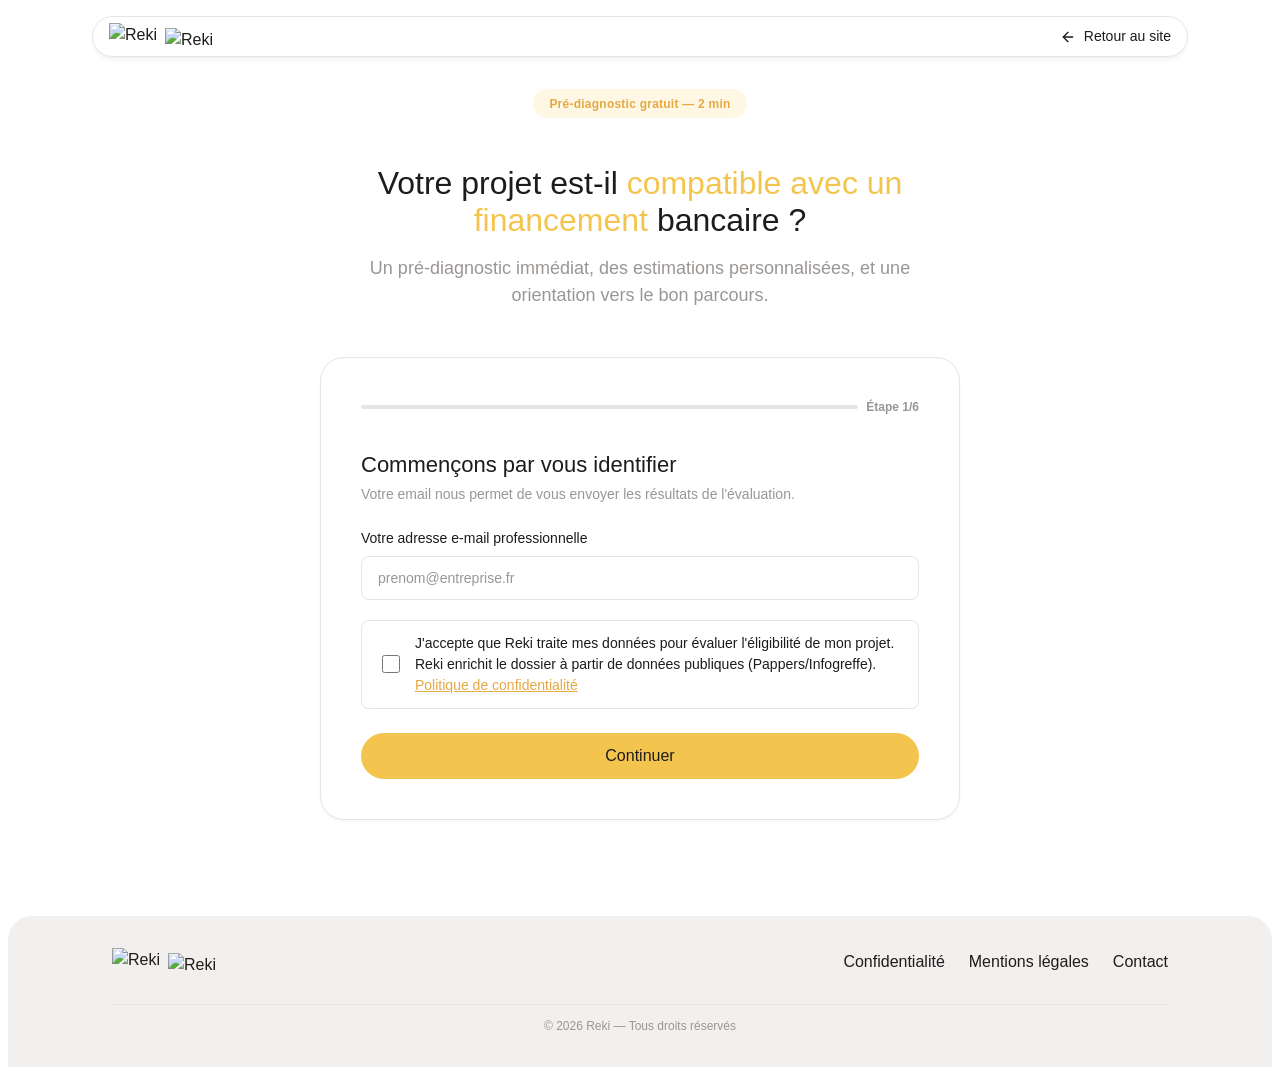
==== commit 7b6f8eb7: "fix: footer + exercices_clos parsing + footer CSS selectors" ====
--- a/index.html
+++ b/index.html
@@ -138,7 +138,7 @@
     .footer { background-color: var(--neural-100); border-radius: var(--radius-wrapper) var(--radius-wrapper) 0 0; padding: 2rem 2.5rem; margin-top: 2rem; }
     .footer-inner { max-width: 66rem; margin: 0 auto; display: flex; align-items: center; justify-content: space-between; flex-wrap: wrap; gap: 1rem; }
     .footer-brand { display: flex; align-items: center; gap: 0.5rem; }
-    .footer-brand #pp-form img { height: 28px; }
+    .footer-brand img { height: 28px; width: auto; display: block; }
     .footer-links { display: flex; gap: 1.5rem; flex-wrap: wrap; }
     .footer-links #pp-form a { font-size: var(--fs-xs); color: var(--neural-500); font-weight: 500; transition: color 0.2s; }
     .footer-links a:hover { color: var(--brand-yellow-900); }
@@ -588,6 +588,23 @@
       </form>
     </div>
   </section>
+
+  <footer class="footer">
+    <div class="footer-inner">
+      <div class="footer-brand">
+        <a href="https://www.reki.eu" class="navbar-logo" aria-label="Reki">
+          <img src="https://cdn.prod.website-files.com/66e83aa7dfde79e2181aec17/67f643c671467ca4c3c34118_LOGO_WEBCLIP.png" alt="Reki" class="logo-icon">
+          <img src="https://cdn.prod.website-files.com/66e83aa7dfde79e2181aec17/67f64110b3be61bad2bbe5b1_TEXT@2x.svg" alt="Reki" class="logo-text">
+        </a>
+      </div>
+      <div class="footer-links">
+        <a href="https://www.reki.eu/politique-de-confidentialite" target="_blank">Confidentialité</a>
+        <a href="https://www.reki.eu/mentions-legales" target="_blank">Mentions légales</a>
+        <a href="mailto:contact@reki.eu">Contact</a>
+      </div>
+      <div class="footer-copy">© 2026 Reki — Tous droits réservés</div>
+    </div>
+  </footer>
   </div>
 </div>
 <script>
